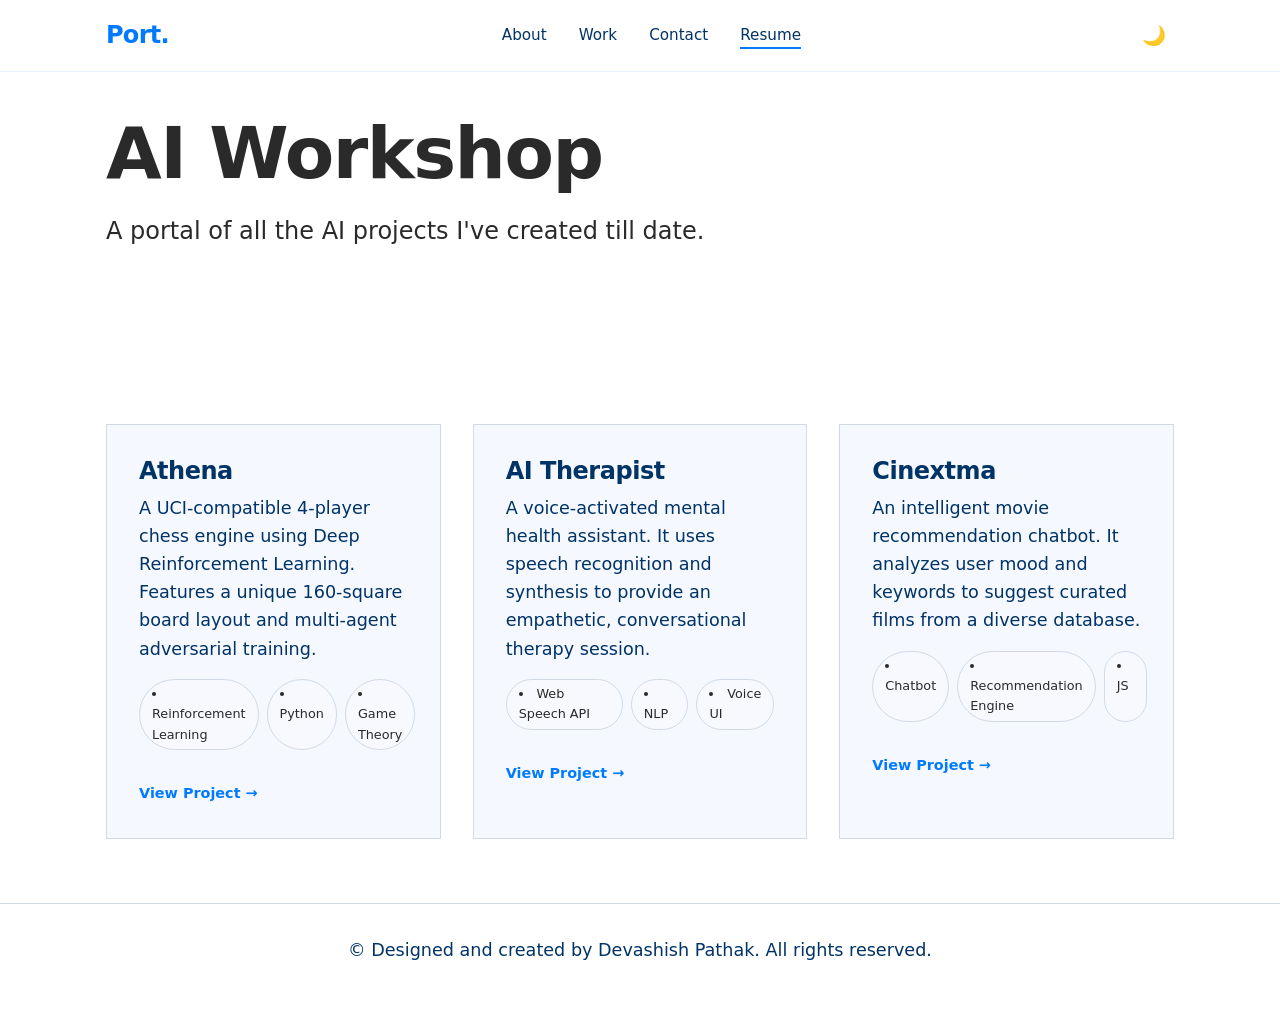
==== ai-workshop.html @ 8d1cdee6 "Optimize website responsiveness and interactivity with modular JS" ====
<!DOCTYPE html>
<html lang="en">

<head>
    <meta charset="UTF-8">
    <meta name="viewport" content="width=device-width, initial-scale=1.0">
    <title>AI Workshop | Devashish Pathak</title>
    <meta name="description" content="A portal of my AI projects and experiments.">
    <link rel="stylesheet" href="css/style.css">
</head>

<body>

    <!-- Navigation -->
    <nav class="navbar fade-in">
        <div class="container">
            <a href="index.html" class="logo">Port.</a>
            <ul class="nav-links">
                <li><a href="index.html#about">About</a></li>
                <li><a href="index.html#projects">Work</a></li>
                <li><a href="index.html#contact">Contact</a></li>
                <li><a href="index.html#resume" class="btn-res">Resume</a></li>
            </ul>
        </div>
    </nav>

    <header class="hero-section" style="min-height: 40vh;">
        <div class="container">
            <h1 class="hero-title fade-in-up">AI Workshop</h1>
            <p class="hero-subtitle fade-in-up delay-10">A portal of all the AI projects I've created till date.</p>
        </div>
    </header>

    <section class="section">
        <div class="container">
            <div class="projects-grid animate-on-scroll">

                <!-- Project 1: Athena -->
                <article class="project-card">
                    <div class="project-info">
                        <h3>Athena</h3>
                        <p>A UCI-compatible 4-player chess engine using Deep Reinforcement Learning. Features a unique
                            160-square board layout and multi-agent adversarial training.</p>
                        <div class="tags">
                            <li>Reinforcement Learning</li>
                            <li>Python</li>
                            <li>Game Theory</li>
                        </div>
                        <a href="project-athena.html" class="link-arrow">View Project &rarr;</a>
                    </div>
                </article>

                <!-- Project 2: AI Therapist -->
                <article class="project-card">
                    <div class="project-info">
                        <h3>AI Therapist</h3>
                        <p>A voice-activated mental health assistant. It uses speech recognition and synthesis to
                            provide an empathetic, conversational therapy session.</p>
                        <div class="tags">
                            <li>Web Speech API</li>
                            <li>NLP</li>
                            <li>Voice UI</li>
                        </div>
                        <a href="project-therapist.html" class="link-arrow">View Project &rarr;</a>
                    </div>
                </article>

                <!-- Project 3: Cinextma -->
                <article class="project-card">
                    <div class="project-info">
                        <h3>Cinextma</h3>
                        <p>An intelligent movie recommendation chatbot. It analyzes user mood and keywords to suggest
                            curated films from a diverse database.</p>
                        <div class="tags">
                            <li>Chatbot</li>
                            <li>Recommendation Engine</li>
                            <li>JS</li>
                        </div>
                        <a href="project-cinextma.html" class="link-arrow">View Project &rarr;</a>
                    </div>
                </article>

            </div>
        </div>
    </section>

    <!-- Footer -->
    <footer>
        <div class="container">
            <p><a href="login.html" class="hidden-login">&copy;</a> Designed and created by Devashish Pathak. All rights
                reserved.</p>
        </div>
    </footer>

    <!-- Dragon Background -->
    <div class="dragon-container">
        <svg id="dragon-svg" viewBox="0 0 800 600" preserveAspectRatio="xMidYMid slice">
            <defs>
                <g id="Cabeza" transform="matrix(1, 0, 0, 1, 0, 0)">
                    <path style="fill:#003366;fill-opacity:1"
                        d="M-28.9,-1.1L-28.55 -1.95Q-28.1 -3.1 -27.25 -2.95L-26.7 -2.95Q-27.7 -1.65 -28.9 -1.1M-18.35,-1.8Q-15.1 -10.3 -9.6 -6.05Q-15.1 -6.2 -18.35 -1.8M-18.35,1.1Q-15.1 5.45 -9.6 5.35Q-15.1 9.55 -18.35 1.1M-26.7,2.2L-27.25 2.25Q-28.1 2.4 -28.55 1.2L-28.9 0.35Q-27.7 0.9 -26.7 2.2" />
                    <path style="fill:#007bff;fill-opacity:1"
                        d="M-21.05,-8.25Q-13.6 -15.95 -1.3 -12.1Q-7.85 -8.5 -5.85 -4.35Q-2.3 -4.85 10.5 0.15Q0 4.35 -5.85 3.65Q-7.85 7.75 -1.25 12.45Q-13.6 15.2 -21.05 7.5Q-29.55 4.05 -30.2 -0.35Q-29.55 -4.8 -21.05 -8.25M-26.7,-2.95L-27.25 -2.95Q-28.1 -3.1 -28.55 -1.95L-28.9 -1.1Q-27.7 -1.65 -26.7 -2.95M-9.6,-6.05Q-15.1 -10.3 -18.35 -1.8Q-15.1 -6.2 -9.6 -6.05M-9.6,5.35Q-15.1 5.45 -18.35 1.1Q-15.1 9.55 -9.6 5.35M-28.9,0.35L-28.55 1.2Q-28.1 2.4 -27.25 2.25L-26.7 2.2Q-27.7 0.9 -28.9 0.35" />
                </g>
                <g id="Aletas" transform="matrix(1, 0, 0, 1, 0, 0)">
                    <linearGradient id="LinearGradID_1" gradientUnits="userSpaceOnUse"
                        gradientTransform="matrix(0.0935974, 0, 0, 0.188782, -20.55, 0)" spreadMethod="pad" x1="-819.2"
                        y1="0" x2="819.2" y2="0">
                        <stop offset="0" style="stop-color:#001f3f;stop-opacity:1" />
                        <stop offset="1" style="stop-color:#007bff;stop-opacity:1" />
                    </linearGradient>
                    <path style="fill:url(#LinearGradID_1) "
                        d="M29.75,-36.85Q-17.75 -61.45 -42.05 -40.95L-45.35 -38.35L-53.7 -41.15L-51.15 -44.85Q-34.85 -68.4 21 -57.8Q-32.2 -72.1 -50.25 -50Q-53.85 -45.65 -56.05 -41.95L-64.7 -43.35L-60.6 -50.3Q-45.9 -75.55 5.1 -79.35Q-2.2 -79.8 -9.45 -79.15Q-16.2 -78.55 -22.85 -77.15Q-29.85 -75.65 -36.5 -73Q-43.05 -70.4 -48.8 -66.85Q-54.55 -63.35 -56.8 -60.3L-60.5 -55.4Q-62.95 -52.1 -67 -43.55L-70.55 -43.55L-76.35 -42.95Q-74.6 -49.1 -71.85 -54.85Q-68.9 -61.25 -64.8 -67.1Q-60.8 -73 -55.45 -77.55Q-49.9 -82.35 -43.65 -85.85L-30.6 -92.7Q-24.05 -95.95 -17 -98.25Q-63.75 -86.35 -73.65 -57.1Q-75.75 -50.75 -77.45 -42.75Q-82.9 -41.75 -88 -39.65Q-87.65 -46.65 -86.3 -53.05Q-79.8 -89.8 -36.65 -117.2Q-80.65 -94.5 -87.55 -59.55Q-88.65 -54.15 -88.95 -39.4L-89.8 -38.85L-92.7 -37.6Q-93.75 -44.35 -94.1 -51.15Q-94.4 -58.2 -93.25 -65.1Q-92.15 -72.5 -90.05 -79.65Q-88.05 -86.55 -85 -93Q-82.1 -99.3 -78.45 -105.15Q-74.6 -111.35 -70.25 -117.25Q-65.95 -123.1 -61.1 -128.55Q-70.3 -119.35 -77.9 -108.7Q-86 -97.3 -90.8 -84.05Q-95.8 -70.5 -96 -56.15Q-96.1 -46 -94.05 -36.05L-93.25 -31.55Q-93.5 -35.65 -92.35 -36Q-79.85 -42 -66.6 -40.45Q-52.45 -38.85 -39.2 -33.25Q-28.3 -29.9 -21.25 -24.15Q-17.8 -23.3 -8.6 -15.6Q-12.1 -20.75 -16.75 -24.5Q-24.55 -30.7 -34.25 -34.05L-42.55 -37Q-38.9 -41.25 -31.5 -43.25Q-24.05 -45.3 -16.2 -46.3Q-8.35 -47.35 -1 -46Q5.95 -44.75 12.75 -42.85Q19.85 -40.9 29.75 -36.85M-92.45,-27.35L-94.95 -36.25Q-109.7 -105 -27.95 -154.65Q-98.65 -103.8 -91.75 -39.4L-89.95 -40.2Q-92.2 -105.25 -5.6 -130.9Q-78.8 -99.95 -87.45 -40.9Q-83.15 -42.95 -78.45 -43.95Q-70 -101.3 17.65 -103.8Q-56.9 -93.4 -74.5 -44.55L-67.4 -45.45Q-49.1 -94.95 39.25 -75.65Q-36.75 -84.35 -62.25 -44.25L-57.3 -43.6Q-31.65 -86.5 56.15 -46.05Q-20.3 -73.35 -51.35 -41.7L-45.95 -39.75Q-17.85 -71.35 51.85 -24.8Q-8.7 -56.4 -39.75 -37.05Q-28.15 -34.05 -14.25 -24.45Q-8.6 -19.85 -5.8 -16.95Q5.95 -2.4 20 0Q5.95 2.4 -5.8 16.95Q-8.6 19.85 -14.25 24.45Q-28.15 34.05 -39.75 37.05Q-8.7 56.4 51.85 24.8Q-17.85 71.35 -45.95 39.75L-51.35 41.7Q-20.3 73.35 56.15 46.1Q-31.65 86.5 -57.3 43.65L-62.25 44.3Q-36.75 84.35 39.25 75.7Q-49.1 94.95 -67.4 45.5L-74.5 44.6Q-56.9 93.4 17.65 103.85Q-70 101.3 -78.45 43.95Q-83.15 42.95 -87.45 40.9Q-78.8 99.95 -5.6 130.9Q-92.2 105.25 -89.95 40.25L-91.75 39.4Q-98.65 103.8 -27.95 154.65Q-109.7 105 -94.95 36.3L-92.45 27.35Q-93.05 33.9 -92.05 34.75Q-91.1 35.55 -88.95 36.7L-87.95 37Q-83.7 38.25 -79.05 38.8L-77.25 38.95Q-72.55 39.3 -67.5 38.85L-65.45 38.65Q-44.4 36.05 -17.8 19.6Q-9.9 12.8 -15.15 4.4Q-18.15 3.15 -19 0Q-18.15 -3.15 -15.15 -4.4Q-9.9 -12.8 -17.8 -19.6L-17.8 -19.55Q-44.4 -36.05 -65.45 -38.6L-67.5 -38.8Q-72.55 -39.3 -77.25 -38.95L-79.05 -38.75Q-83.7 -38.25 -87.95 -36.95L-88.95 -36.65Q-91.1 -35.55 -92.05 -34.7Q-93.05 -33.9 -92.45 -27.35M-8.6,15.6Q-17.8 23.3 -21.25 24.2Q-28.3 29.9 -39.2 33.3Q-52.45 38.85 -66.6 40.5Q-79.85 42 -92.35 36Q-93.5 35.65 -93.25 31.55L-94.05 36.1Q-96.1 46.05 -96 56.15Q-95.8 70.5 -90.8 84.1Q-86 97.3 -77.9 108.75Q-70.3 119.35 -61.1 128.6Q-65.95 123.1 -70.25 117.25Q-74.6 111.35 -78.45 105.15Q-82.1 99.3 -85 93Q-88.05 86.55 -90.05 79.7Q-92.15 72.5 -93.25 65.1Q-94.4 58.2 -94.1 51.2Q-93.75 44.35 -92.7 37.6L-89.8 38.9L-88.95 39.45Q-88.65 54.15 -87.55 59.55Q-80.65 94.5 -36.65 117.25Q-79.8 89.8 -86.3 53.1Q-87.65 46.65 -88 39.65Q-82.9 41.75 -77.45 42.75Q-75.75 50.75 -73.65 57.15Q-63.75 86.35 -17 98.3Q-24.05 95.95 -30.6 92.75L-43.65 85.9Q-49.9 82.35 -55.45 77.6Q-60.8 73 -64.8 67.15Q-68.9 61.25 -71.85 54.85Q-74.6 49.1 -76.35 42.95L-70.55 43.6L-67 43.6Q-62.95 52.1 -60.5 55.4L-56.8 60.35Q-54.55 63.35 -48.8 66.9Q-43.05 70.4 -36.5 73Q-29.85 75.65 -22.85 77.15Q-16.2 78.55 -9.45 79.15Q-2.2 79.8 5.1 79.35Q-45.9 75.55 -60.6 50.3L-64.7 43.4L-56.05 41.95Q-53.85 45.65 -50.25 50Q-32.2 72.1 21 57.85Q-34.85 68.4 -51.15 44.85L-53.7 41.2L-45.35 38.35L-42.05 40.95Q-17.75 61.45 29.75 36.85Q19.85 40.9 12.75 42.9Q5.95 44.75 -1 46Q-8.35 47.35 -16.2 46.35Q-24.05 45.3 -31.5 43.3Q-38.9 41.25 -42.55 37.05L-34.25 34.05Q-24.55 30.7 -16.75 24.5Q-12.1 20.75 -8.6 15.6" />
                </g>
                <g id="Espina" transform="matrix(1, 0, 0, 1, 0, 0)">
                    <linearGradient id="LinearGradID_2" gradientUnits="userSpaceOnUse"
                        gradientTransform="matrix(0.0229492, 0, 0, -0.0152893, 0, 0.05)" spreadMethod="pad" x1="-819.2"
                        y1="0" x2="819.2" y2="0">
                        <stop offset="0" style="stop-color:#001f3f;stop-opacity:1" />
                        <stop offset="1" style="stop-color:#007bff;stop-opacity:1" />
                    </linearGradient>
                    <path style="fill:url(#LinearGradID_2) "
                        d="M-18.8,0Q-17.85 -5.7 -12.3 -9.6Q-11.2 -5.35 -6.5 -8.25L-6.45 -8.2L-6.2 -8.3Q1.25 -16.25 6.65 -12.4Q0.05 -12.55 0 -5.95Q2.7 -2.4 7.75 -4.1Q18 -1.45 18.8 0L-18.8 0" />
                    <linearGradient id="LinearGradID_3" gradientUnits="userSpaceOnUse"
                        gradientTransform="matrix(0.0229492, 0, 0, 0.0152893, 0, -0.05)" spreadMethod="pad" x1="-819.2"
                        y1="0" x2="819.2" y2="0">
                        <stop offset="0" style="stop-color:#001f3f;stop-opacity:1" />
                        <stop offset="1" style="stop-color:#007bff;stop-opacity:1" />
                    </linearGradient>
                    <path style="fill:url(#LinearGradID_3) "
                        d="M18.8,0Q18 1.45 7.75 4.1Q2.7 2.4 0 5.95Q0.05 12.55 6.65 12.4Q1.25 16.25 -6.2 8.35Q-6.35 8.25 -6.45 8.25L-6.5 8.25Q-11.2 5.35 -12.3 9.6Q-17.85 5.7 -18.8 0L18.8 0" />
                </g>
            </defs>
            <g id="dragon-screen"></g>
        </svg>
    </div>

    <script src="js/script.js"></script>
    <script src="js/main.js"></script>
</body>

</html>
---- css/style.css ----
/* 
   Portfolio Minimalist Theme 
   Author: Devashish Pathak
*/

:root {
    /* Blue-White Theme Colors */
    --bg-color: #ffffff;
    /* Pure White */
    --text-primary: #003366;
    /* Dark Navy Blue */
    --text-secondary: #0056b3;
    /* Medium Royal Blue */
    --intro-text: #2a2a2a;
    /* Dark Gray for readability */
    --primary-color: #007bff;
    /* Bright Primary Blue */
    --accent-color: #0056b3;
    /* Accent Blue */
    --accent-secondary: #009E60;
    /* Keeping Jade Green as a subtle counterpoint */
    --light-gray: #f8f9fa;
    /* Very Light Gray for cards */
    --border-color: #d1d9e6;
    /* Soft Blueish Border */

    /* Typography */
    --font-heading: 'Inter', system-ui, -apple-system, sans-serif;
    --font-body: 'Inter', system-ui, -apple-system, sans-serif;

    /* Spacing */
    --spacing-xs: 0.5rem;
    --spacing-sm: 1rem;
    --spacing-md: 2rem;
    --spacing-lg: 4rem;
    --spacing-xl: 8rem;

    /* Transitions */
    --transition-fast: 0.3s ease;
    --transition-smooth: 0.6s cubic-bezier(0.16, 1, 0.3, 1);
}

/* Dark Theme Variables */
body.dark-theme {
    --bg-color: #0a0a0a;
    --text-primary: #e0e0e0;
    --text-secondary: #007bff;
    --intro-text: #cccccc;
    --light-gray: #1a1a1a;
    --border-color: #333333;
    --navbar-bg: rgba(10, 10, 10, 0.8);
}

/* Custom Scrollbar */
::-webkit-scrollbar {
    width: 10px;
}

::-webkit-scrollbar-track {
    background: var(--bg-color);
}

::-webkit-scrollbar-thumb {
    background: var(--border-color);
    border-radius: 10px;
    border: 2px solid var(--bg-color);
}

::-webkit-scrollbar-thumb:hover {
    background: var(--primary-color);
}

/* Reset & Base */
* {
    margin: 0;
    padding: 0;
    box-sizing: border-box;
}

html {
    scroll-behavior: smooth;
}

body {
    font-family: var(--font-body);
    background-color: var(--bg-color);
    color: var(--text-primary);
    line-height: 1.6;
    -webkit-font-smoothing: antialiased;
}

a {
    text-decoration: none;
    color: inherit;
    transition: color var(--transition-fast);
}

ul {
    list-style: none;
}

img {
    max-width: 100%;
    display: block;
}

/* Typography Utilities */
h1,
h2,
h3,
h4 {
    font-weight: 700;
    line-height: 1.2;
    letter-spacing: -0.02em;
    color: var(--text-primary);
}

h1 {
    font-size: 3.5rem;
}

h2 {
    font-size: 2.5rem;
    margin-bottom: var(--spacing-md);
}

h3 {
    font-size: 1.5rem;
}

p {
    font-size: 1.1rem;
    color: var(--text-primary);
    margin-bottom: var(--spacing-sm);
}

/* Layout Utilities */
.container {
    width: 90%;
    max-width: 1100px;
    margin: 0 auto;
    padding: 0 var(--spacing-sm);
    position: relative;
    z-index: 1;
    /* Ensure content is above background elements */
}

.section {
    padding: var(--spacing-lg) 0;
    /* Reduced from xl (8rem) to lg (4rem) */
}

.bg-light {
    background-color: var(--light-gray);
}

/* Components: Navbar */
.navbar {
    position: fixed;
    top: 0;
    left: 0;
    width: 100%;
    padding: var(--spacing-sm) 0;
    background: rgba(255, 255, 255, 0.9);
    /* Matches bg-color with transparency */
    backdrop-filter: blur(10px);
    z-index: 1000;
    display: flex;
    align-items: center;
    border-bottom: 1px solid rgba(0, 123, 255, 0.1);
}

.navbar .container {
    display: flex;
    justify-content: space-between;
    align-items: center;
}

.logo {
    font-size: 1.5rem;
    font-weight: 700;
    letter-spacing: -0.03em;
    color: var(--primary-color);
}

.nav-links {
    display: flex;
    gap: var(--spacing-md);
}

.nav-links a {
    font-size: 0.95rem;
    font-weight: 500;
    color: var(--text-primary);
}

.nav-links a:hover {
    color: var(--primary-color);
}

.btn-res {
    border-bottom: 2px solid var(--primary-color);
}

/* Components: Buttons */
.btn {
    display: inline-block;
    padding: 1rem 2rem;
    background: var(--primary-color);
    color: white;
    font-weight: 600;
    border-radius: 4px;
    transition: all 0.4s cubic-bezier(0.175, 0.885, 0.32, 1.275);
    /* Bouncy transition */
    position: relative;
    overflow: hidden;
    z-index: 1;
}

.btn:hover {
    transform: translateY(-5px) scale(1.05);
    box-shadow: 0 10px 20px rgba(0, 123, 255, 0.4);
    /* Glow effect */
}

.btn::after {
    /* Ripple/Fill effect on hover */
    content: '';
    position: absolute;
    top: 0;
    left: 0;
    width: 0%;
    height: 100%;
    background-color: rgba(255, 255, 255, 0.2);
    transition: width 0.3s ease;
    z-index: -1;
}

.btn:hover::after {
    width: 100%;
}

/* Hero Section */
.hero-section {
    min-height: 80vh;
    /* Reduced from 100vh to pull content up */
    display: flex;
    align-items: center;
    justify-content: center;
    text-align: left;
    padding-top: var(--spacing-lg);
    padding-bottom: var(--spacing-md);
    /* Add explicit bottom padding */
    position: relative;
    overflow: hidden;
}

/* Intro specific styles to keep light/white */
.hero-title {
    font-size: 4.5rem;
    margin-bottom: var(--spacing-sm);
    color: var(--intro-text);
}

.hero-subtitle {
    font-size: 1.5rem;
    margin-bottom: var(--spacing-md);
    max-width: 600px;
    color: var(--intro-text);
    opacity: 0.9;
}

/* Hero Flex Layout */
.hero-flex-wrapper {
    display: flex;
    align-items: center;
    justify-content: space-between;
    gap: 4rem;
    width: 100%;
}

.hero-text-content {
    flex: 1;
}

.hero-image-container {
    flex: 0 0 350px;
    /* Fixed width for image container */
    display: flex;
    justify-content: center;
    align-items: center;
    position: relative;
}

.profile-img {
    width: 350px;
    height: 350px;
    object-fit: cover;
    border-radius: 50%;
    /* Circular border */
    box-shadow: 0 0 30px 10px rgba(255, 255, 255, 0.8) inset, 0 0 50px rgba(0, 0, 0, 0.1);
    /* Blending effect */
    border: none;
    transition: transform 0.3s ease;
    mask-image: radial-gradient(circle, black 60%, transparent 100%);
    -webkit-mask-image: radial-gradient(circle, black 60%, transparent 100%);
}

.profile-img:hover {
    transform: scale(1.02);
}

.highlight {
    color: var(--primary-color);
}

/* Dragon Animation Background */
.dragon-container {
    position: fixed;
    top: 0;
    left: 0;
    width: 100vw;
    height: 100vh;
    z-index: -1;
    pointer-events: none;
    overflow: hidden;
}

#dragon-svg {
    position: absolute;
    top: 50%;
    left: 50%;
    width: 120%;
    /* Larger than container to allow movement */
    height: 120%;
    transform: translate(-50%, -50%);
    opacity: 0.8;
}

.breathing {
    animation: breathe 6s ease-in-out infinite;
    transform-origin: center;
}

@keyframes breathe {

    0%,
    100% {
        transform: scale(1);
    }

    50% {
        transform: scale(1.05);
    }
}

/* Projects Grid */
.projects-grid {
    display: grid;
    grid-template-columns: repeat(auto-fit, minmax(300px, 1fr));
    gap: var(--spacing-md);
}

.project-card {
    background: rgba(240, 244, 255, 0.6);
    /* Semi-transparent light blue to blend */
    backdrop-filter: blur(5px);
    /* Glassmorphism effect */
    padding: var(--spacing-md);
    border: 1px solid var(--border-color);
    transition: transform var(--transition-fast), box-shadow var(--transition-fast), border-color var(--transition-fast);
}

.project-card:hover {
    transform: translateY(-5px);
    box-shadow: 0 10px 20px rgba(0, 123, 255, 0.1);
    /* Subtle blue glow shadow */
    border-color: var(--primary-color);
}

.project-info h3 {
    margin-bottom: var(--spacing-xs);
}

.tags {
    display: flex;
    gap: 0.5rem;
    margin: 1rem 0;
}

.tags li {
    font-size: 0.8rem;
    background: rgba(255, 255, 255, 0.05);
    /* Slight highlight backdrop */
    padding: 0.25rem 0.75rem;
    border-radius: 50px;
    color: var(--intro-text);
    /* Brighter text for visibility */
    border: 1px solid var(--border-color);
}

.link-arrow {
    font-weight: 600;
    font-size: 0.9rem;
    margin-top: 1rem;
    display: inline-block;
    color: var(--primary-color);
}

/* Contact */
.contact-content {
    max-width: 600px;
}

.email-link {
    font-size: 2rem;
    font-weight: 700;
    display: block;
    margin: var(--spacing-md) 0;
    word-break: break-all;
    color: var(--primary-color);
}

.email-link:hover {
    text-decoration: underline;
}

.social-links {
    display: flex;
    gap: var(--spacing-md);
}

.social-links a {
    font-weight: 500;
    border-bottom: 1px solid transparent;
}

.social-links a:hover {
    color: var(--primary-color);
    border-bottom-color: var(--primary-color);
}

/* Resume Page Specifics - Integrated */
.section-header {
    display: flex;
    justify-content: space-between;
    align-items: center;
    margin-bottom: var(--spacing-md);
    flex-wrap: wrap;
    gap: 1rem;
}

.resume-container {
    padding: var(--spacing-md);
    background: rgba(240, 244, 255, 0.6);
    /* Semi-transparent light blue */
    backdrop-filter: blur(5px);
    /* Glassmorphism effect */
    border: 1px solid var(--border-color);
    box-shadow: 0 5px 15px rgba(0, 0, 0, 0.05);
}

.resume-header {
    margin-bottom: var(--spacing-lg);
    border-bottom: 1px solid var(--border-color);
    padding-bottom: var(--spacing-md);
}

.resume-header h3 {
    font-size: 2.5rem;
    margin-bottom: 0.5rem;
    color: var(--primary-color);
}

.role {
    font-size: 1.25rem;
    color: var(--accent-color);
    /* Gold for title */
    margin-bottom: 1rem;
    font-weight: 600;
}

.divider {
    border: 0;
    border-top: 1px solid var(--primary-color);
    margin: var(--spacing-md) 0;
    opacity: 0.3;
}

.resume-section {
    margin-bottom: var(--spacing-lg);
}

.resume-item {
    margin-bottom: var(--spacing-md);
}

.item-header h3 {
    font-size: 1.25rem;
    margin-bottom: 0.25rem;
}

.item-header .date {
    font-size: 0.9rem;
    color: var(--text-secondary);
    display: block;
    margin-bottom: 0.25rem;
}

.company {
    font-weight: 600;
    margin-bottom: 0.5rem;
    color: var(--primary-color);
}

.resume-item ul {
    list-style: none;
    /* Custom bullet */
    padding-left: 0;
}

.resume-item li {
    margin-bottom: 0.25rem;
    color: var(--text-secondary);
    padding-left: 1.2rem;
    position: relative;
}

.resume-item li::before {
    content: "•";
    color: var(--accent-color);
    position: absolute;
    left: 0;
    font-weight: bold;
}

.skills-list {
    display: flex;
    flex-wrap: wrap;
    gap: 1rem;
}

.skills-list li {
    background: var(--bg-color);
    padding: 0.5rem 1rem;
    border-radius: 4px;
    font-size: 0.9rem;
    border: 1px solid var(--border-color);
}

/* Footer */
footer {
    padding: var(--spacing-md) 0;
    border-top: 1px solid var(--border-color);
    text-align: center;
    font-size: 0.9rem;
    color: var(--text-secondary);
}

/* Animations */
.fade-in {
    opacity: 0;
    animation: fadeIn 1s ease forwards;
}

.fade-in-up {
    opacity: 0;
    transform: translateY(30px);
    animation: fadeInUp 1s cubic-bezier(0.16, 1, 0.3, 1) forwards;
}

.delay-1 {
    animation-delay: 0.2s;
}

.delay-2 {
    animation-delay: 0.4s;
}

/* Scroll Animations (triggered by JS) */
.animate-on-scroll {
    opacity: 0;
    transform: translateY(30px);
    transition: opacity 0.8s ease-out, transform 0.8s ease-out;
}

.animate-on-scroll.visible {
    opacity: 1;
    transform: translateY(0);
}

@keyframes fadeIn {
    to {
        opacity: 1;
    }
}

@keyframes fadeInUp {
    to {
        opacity: 1;
        transform: translateY(0);
    }
}

/* Mobile Responsiveness */
@media (max-width: 768px) {
    :root {
        --spacing-lg: 3rem;
        --spacing-xl: 5rem;
    }

    h1 {
        font-size: 2.5rem;
    }

    h2 {
        font-size: 2rem;
    }

    .hero-title {
        font-size: 3rem;
    }

    .container {
        width: 92%;
    }

    /* Mobile Menu Styles */
    .menu-toggle {
        display: block;
        cursor: pointer;
        font-size: 1.5rem;
        color: var(--primary-color);
        z-index: 1001;
    }

    .nav-links {
        position: fixed;
        top: 0;
        right: -100%;
        width: 80%;
        height: 100vh;
        background: var(--bg-color);
        flex-direction: column;
        justify-content: center;
        align-items: center;
        transition: right 0.3s ease;
        box-shadow: -10px 0 30px rgba(0, 0, 0, 0.1);
        display: flex;
        /* Override display: none */
    }

    .nav-links.active {
        right: 0;
    }

    .nav-links li {
        margin: 1.5rem 0;
    }
}

/* Base Styles for JS Components */
.menu-toggle {
    display: none;
}

#scroll-to-top {
    position: fixed;
    bottom: 2rem;
    right: 2rem;
    width: 45px;
    height: 45px;
    background: var(--primary-color);
    color: white;
    border-radius: 50%;
    display: flex;
    align-items: center;
    justify-content: center;
    cursor: pointer;
    opacity: 0;
    visibility: hidden;
    transition: all 0.3s ease;
    z-index: 999;
    border: none;
    box-shadow: 0 4px 10px rgba(0, 0, 0, 0.2);
}

#scroll-to-top.visible {
    opacity: 1;
    visibility: visible;
}

#scroll-to-top:hover {
    transform: translateY(-5px);
    background: var(--accent-color);
}

.theme-toggle {
    background: none;
    border: none;
    cursor: pointer;
    font-size: 1.2rem;
    color: var(--text-primary);
    display: flex;
    align-items: center;
    justify-content: center;
    padding: 0.5rem;
    transition: color 0.3s ease;
}

.theme-toggle:hover {
    color: var(--primary-color);
}

/* Typing Animation */
.typing-cursor {
    display: inline-block;
    width: 3px;
    background-color: var(--intro-text);
    animation: blink 1s step-end infinite;
    margin-left: 10px;
    height: 1em;
    /* Explicit height needed if empty */
    vertical-align: middle;
    /* Better alignment */
}

/* Pop Up Animation */
.pop-up-anim {
    opacity: 1;
    animation: popUpInterval 10s cubic-bezier(0.16, 1, 0.3, 1) infinite;
    /* Duration 10s: ~6s visible, ~0.5s collapse, ~2.5s collapsed, ~1s return */
}

@keyframes popUpInterval {

    0%,
    60% {
        transform: scale(1);
        opacity: 1;
    }

    65% {
        transform: scale(0);
        opacity: 0;
    }

    90% {
        transform: scale(0);
        opacity: 0;
    }

    95% {
        transform: scale(1.1);
        opacity: 1;
    }

    100% {
        transform: scale(1);
        opacity: 1;
    }
}

/* Glow Animation */
.glow-anim {
    opacity: 0;
    animation: fadeInUp 1s cubic-bezier(0.16, 1, 0.3, 1) forwards, glowPulse 3s ease-in-out infinite alternate;
}

@keyframes glowPulse {
    0% {
        text-shadow: 0 0 5px rgba(0, 123, 255, 0.2);
    }

    100% {
        text-shadow: 0 0 20px rgba(255, 255, 255, 0.7), 0 0 15px rgba(0, 123, 255, 0.5);
    }
}

.glow-anim:hover {
    text-shadow: 0 0 10px #fff, 0 0 20px #fff, 0 0 30px #007bff, 0 0 40px #007bff, 0 0 50px #007bff, 0 0 60px #007bff, 0 0 70px #007bff;
    /* Very bright neon glow - Blue */
    transition: text-shadow 0.3s ease;
}

@keyframes blink {

    from,
    to {
        opacity: 1;
    }

    50% {
        opacity: 0;
    }
}

/* Global Link Zoom Effect */
.nav-links a,
.social-links a,
.email-link,
.link-arrow {
    display: inline-block;
    /* Required for transform */
    transition: transform 0.2s ease, color 0.3s ease, border-bottom 0.3s ease;
}

.nav-links a:hover,
.social-links a:hover,
.email-link:hover,
.link-arrow:hover {
    transform: scale(1.1);
}

/* --- New Pages & Admin Styles --- */

/* Blog List */
.blog-grid {
    display: flex;
    flex-direction: column;
    gap: var(--spacing-md);
    max-width: 800px;
}

.blog-card {
    background: rgba(240, 244, 255, 0.6);
    backdrop-filter: blur(5px);
    padding: var(--spacing-md);
    border: 1px solid var(--border-color);
    border-left: 3px solid var(--primary-color);
    transition: transform var(--transition-fast);
}

.blog-card:hover {
    transform: translateX(10px);
    background: rgba(240, 244, 255, 0.8);
}

.blog-card .date {
    display: block;
    font-size: 0.85rem;
    color: var(--intro-text);
    margin-bottom: 0.5rem;
    opacity: 0.7;
}

.blog-card h3 {
    font-size: 1.5rem;
    color: var(--primary-color);
    margin-bottom: 0.5rem;
}

/* Gallery Masonry */
.gallery-grid {
    column-count: 3;
    column-gap: var(--spacing-md);
}

.gallery-item {
    break-inside: avoid;
    margin-bottom: var(--spacing-md);
    border-radius: 4px;
    overflow: hidden;
    position: relative;
    border: 1px solid var(--border-color);
    transition: transform 0.3s ease;
}

.gallery-item:hover {
    transform: scale(1.02);
    z-index: 10;
    box-shadow: 0 10px 30px rgba(0, 123, 255, 0.1);
}

@media (max-width: 768px) {
    .gallery-grid {
        column-count: 1;
    }
}

/* Hidden Login Trigger */
.hidden-login {
    color: inherit;
    text-decoration: none;
    cursor: default;
    /* Looks unclickable */
}

/* Admin/Login Pages */
.login-container,
.dashboard-container {
    max-width: 500px;
    margin: 100px auto;
    padding: var(--spacing-md);
    background: rgba(255, 255, 255, 0.9);
    border: 1px solid var(--border-color);
    text-align: center;
}

.dashboard-container {
    max-width: 800px;
    text-align: left;
}

.minimal-input,
.minimal-textarea {
    width: 100%;
    padding: 10px;
    margin: 10px 0;
    background: rgba(0, 0, 0, 0.02);
    border: 1px solid var(--border-color);
    color: var(--text-primary);
    font-family: var(--font-body);
}

.minimal-input:focus,
.minimal-textarea:focus {
    outline: none;
    border-color: var(--primary-color);
}

.dashboard-tabs {
    display: flex;
    gap: 1rem;
    margin-bottom: 1rem;
    border-bottom: 1px solid var(--border-color);
}

.tab-btn {
    background: none;
    border: none;
    padding: 10px 20px;
    color: var(--intro-text);
    cursor: pointer;
    font-weight: bold;
    opacity: 0.6;
}

.tab-btn.active {
    opacity: 1;
    border-bottom: 2px solid var(--primary-color);
    color: var(--primary-color);
}

.tab-content {
    display: none;
}

.tab-content.active {
    display: block;
    animation: fadeIn 0.5s ease;
}

/* Print Styles */
@media print {
    body {
        background: white;
        color: black;
    }

    .navbar,
    .hero-section,
    .dragon-container,
    .no-print,
    .project-card,
    #about,
    #projects,
    #contact,
    footer,
    .hidden-login {
        display: none !important;
    }

    .resume-container {
        background: none;
        backdrop-filter: none;
        border: none;
        box-shadow: none;
        color: black;
        width: 100%;
        margin: 0;
        padding: 0;
    }

    .item-header h4 {
        color: black;
    }

    .company,
    .role,
    .resume-header h3 {
        color: black !important;
        /* Force black for print */
    }

    .resume-item li,
    .item-header .date {
        color: #333;
    }

    /* Reset link colors */
    a {
        color: black;
        text-decoration: none;
    }
}
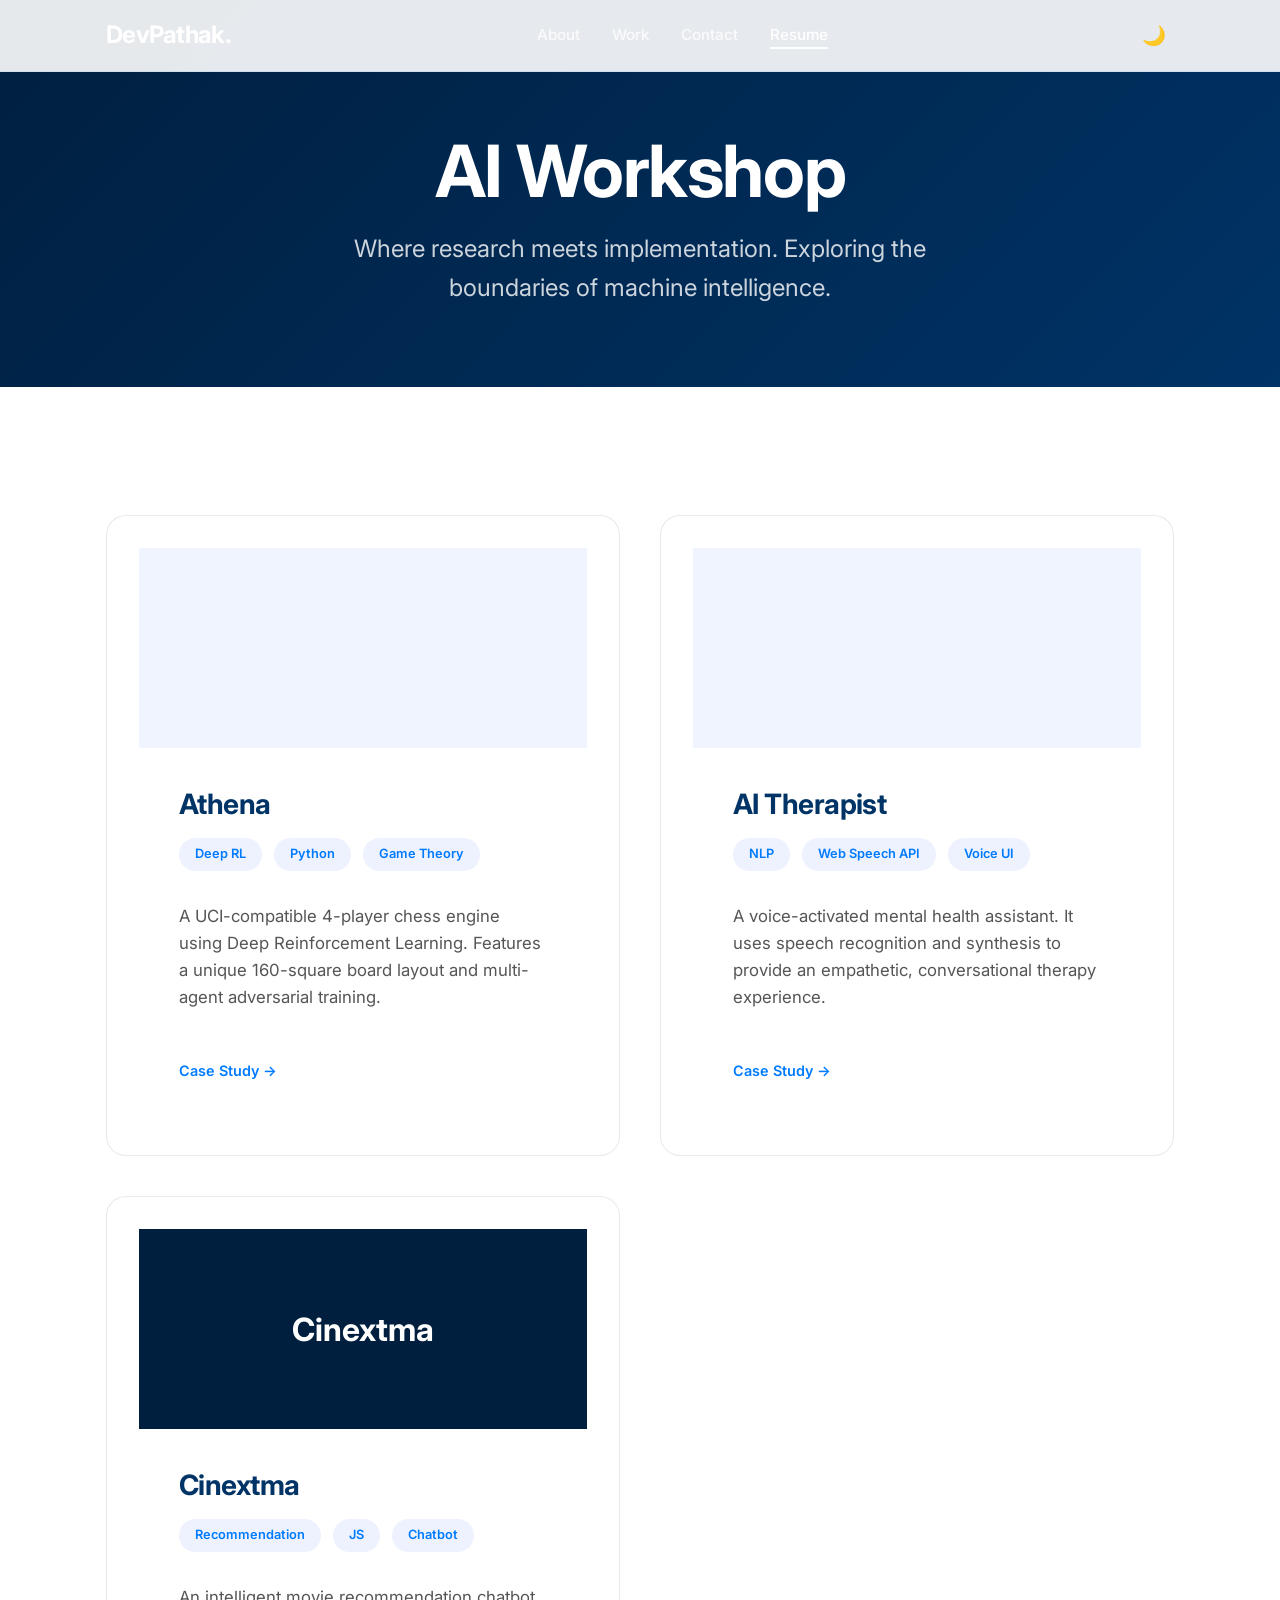
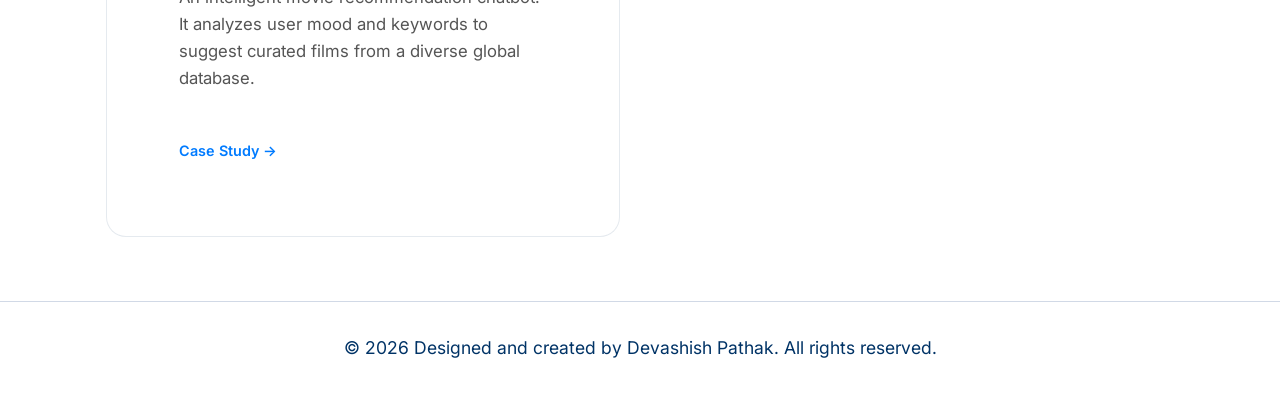
==== commit 252baf4c: "Rewrite blog, gallery, and ai-workshop pages with premium designs and static assets" ====
--- a/ai-workshop.html
+++ b/ai-workshop.html
@@ -5,8 +5,101 @@
     <meta charset="UTF-8">
     <meta name="viewport" content="width=device-width, initial-scale=1.0">
     <title>AI Workshop | Devashish Pathak</title>
-    <meta name="description" content="A portal of my AI projects and experiments.">
+    <meta name="description" content="A portal of AI research, experiments, and intelligent systems.">
     <link rel="stylesheet" href="css/style.css">
+    <link href="https://fonts.googleapis.com/css2?family=Inter:wght@300;400;600;700&display=swap" rel="stylesheet">
+    <style>
+        .workshop-header {
+            padding: 8rem 0 4rem;
+            text-align: center;
+            background: linear-gradient(135deg, #001f3f 0%, #003366 100%);
+            color: white;
+        }
+        
+        .workshop-header h1 {
+            color: white;
+        }
+
+        .workshop-header .hero-subtitle {
+            color: rgba(255, 255, 255, 0.8);
+            margin: 1rem auto;
+        }
+
+        .projects-grid {
+            display: grid;
+            grid-template-columns: repeat(auto-fit, minmax(400px, 1fr));
+            gap: 2.5rem;
+            margin-top: 4rem;
+        }
+
+        .project-card {
+            background: #fff;
+            border-radius: 20px;
+            overflow: hidden;
+            border: 1px solid rgba(0, 51, 102, 0.1);
+            transition: all 0.4s cubic-bezier(0.16, 1, 0.3, 1);
+            position: relative;
+        }
+
+        .project-card:hover {
+            transform: translateY(-12px);
+            box-shadow: 0 30px 60px rgba(0, 51, 102, 0.15);
+        }
+
+        .project-banner {
+            height: 200px;
+            background: #f0f4ff;
+            display: flex;
+            align-items: center;
+            justify-content: center;
+            overflow: hidden;
+        }
+
+        .project-banner img {
+            width: 100%;
+            height: 100%;
+            object-fit: cover;
+        }
+
+        .project-content {
+            padding: 2.5rem;
+        }
+
+        .project-content h3 {
+            font-size: 1.75rem;
+            margin-bottom: 1rem;
+            color: var(--text-primary);
+        }
+
+        .project-content p {
+            color: #555;
+            font-size: 1.05rem;
+            margin-bottom: 2rem;
+            line-height: 1.6;
+        }
+
+        .project-meta {
+            display: flex;
+            gap: 0.75rem;
+            flex-wrap: wrap;
+            margin-bottom: 2rem;
+        }
+
+        .project-meta span {
+            font-size: 0.8rem;
+            background: #eef2ff;
+            color: var(--primary-color);
+            padding: 0.4rem 1rem;
+            border-radius: 50px;
+            font-weight: 600;
+        }
+
+        @media (max-width: 500px) {
+            .projects-grid {
+                grid-template-columns: 1fr;
+            }
+        }
+    </style>
 </head>
 
 <body>
@@ -14,126 +107,87 @@
     <!-- Navigation -->
     <nav class="navbar fade-in">
         <div class="container">
-            <a href="index.html" class="logo">Port.</a>
+            <a href="index.html" class="logo" style="color: white;">DevPathak.</a>
             <ul class="nav-links">
-                <li><a href="index.html#about">About</a></li>
-                <li><a href="index.html#projects">Work</a></li>
-                <li><a href="index.html#contact">Contact</a></li>
-                <li><a href="index.html#resume" class="btn-res">Resume</a></li>
+                <li><a href="index.html#about" style="color: rgba(255,255,255,0.8);">About</a></li>
+                <li><a href="index.html#projects" style="color: rgba(255,255,255,0.8);">Work</a></li>
+                <li><a href="index.html#contact" style="color: rgba(255,255,255,0.8);">Contact</a></li>
+                <li><a href="index.html#resume" class="btn-res" style="color: white; border-color: white;">Resume</a></li>
             </ul>
         </div>
     </nav>
 
-    <header class="hero-section" style="min-height: 40vh;">
+    <header class="workshop-header">
         <div class="container">
             <h1 class="hero-title fade-in-up">AI Workshop</h1>
-            <p class="hero-subtitle fade-in-up delay-10">A portal of all the AI projects I've created till date.</p>
+            <p class="hero-subtitle fade-in-up delay-1">Where research meets implementation. Exploring the boundaries of machine intelligence.</p>
         </div>
     </header>
 
-    <section class="section">
+    <main class="section">
         <div class="container">
             <div class="projects-grid animate-on-scroll">
 
-                <!-- Project 1: Athena -->
+                <!-- Project: Athena -->
                 <article class="project-card">
-                    <div class="project-info">
+                    <div class="project-banner">
+                        <img src="assets/ai-1.png" alt="Athena Engine">
+                    </div>
+                    <div class="project-content">
                         <h3>Athena</h3>
-                        <p>A UCI-compatible 4-player chess engine using Deep Reinforcement Learning. Features a unique
-                            160-square board layout and multi-agent adversarial training.</p>
-                        <div class="tags">
-                            <li>Reinforcement Learning</li>
-                            <li>Python</li>
-                            <li>Game Theory</li>
+                        <div class="project-meta">
+                            <span>Deep RL</span>
+                            <span>Python</span>
+                            <span>Game Theory</span>
                         </div>
-                        <a href="project-athena.html" class="link-arrow">View Project &rarr;</a>
+                        <p>A UCI-compatible 4-player chess engine using Deep Reinforcement Learning. Features a unique 160-square board layout and multi-agent adversarial training.</p>
+                        <a href="project-athena.html" class="link-arrow">Case Study &rarr;</a>
                     </div>
                 </article>
 
-                <!-- Project 2: AI Therapist -->
+                <!-- Project: AI Therapist -->
                 <article class="project-card">
-                    <div class="project-info">
+                    <div class="project-banner">
+                        <img src="assets/devashish.jpg" alt="AI Therapist" style="filter: grayscale(1) opacity(0.5);">
+                    </div>
+                    <div class="project-content">
                         <h3>AI Therapist</h3>
-                        <p>A voice-activated mental health assistant. It uses speech recognition and synthesis to
-                            provide an empathetic, conversational therapy session.</p>
-                        <div class="tags">
-                            <li>Web Speech API</li>
-                            <li>NLP</li>
-                            <li>Voice UI</li>
+                        <div class="project-meta">
+                            <span>NLP</span>
+                            <span>Web Speech API</span>
+                            <span>Voice UI</span>
                         </div>
-                        <a href="project-therapist.html" class="link-arrow">View Project &rarr;</a>
+                        <p>A voice-activated mental health assistant. It uses speech recognition and synthesis to provide an empathetic, conversational therapy experience.</p>
+                        <a href="project-therapist.html" class="link-arrow">Case Study &rarr;</a>
                     </div>
                 </article>
 
-                <!-- Project 3: Cinextma -->
+                <!-- Project: Cinextma -->
                 <article class="project-card">
-                    <div class="project-info">
+                    <div class="project-banner" style="background: #001f3f;">
+                        <div style="color: white; font-weight: bold; font-size: 2rem;">Cinextma</div>
+                    </div>
+                    <div class="project-content">
                         <h3>Cinextma</h3>
-                        <p>An intelligent movie recommendation chatbot. It analyzes user mood and keywords to suggest
-                            curated films from a diverse database.</p>
-                        <div class="tags">
-                            <li>Chatbot</li>
-                            <li>Recommendation Engine</li>
-                            <li>JS</li>
+                        <div class="project-meta">
+                            <span>Recommendation</span>
+                            <span>JS</span>
+                            <span>Chatbot</span>
                         </div>
-                        <a href="project-cinextma.html" class="link-arrow">View Project &rarr;</a>
+                        <p>An intelligent movie recommendation chatbot. It analyzes user mood and keywords to suggest curated films from a diverse global database.</p>
+                        <a href="project-cinextma.html" class="link-arrow">Case Study &rarr;</a>
                     </div>
                 </article>
 
             </div>
         </div>
-    </section>
+    </main>
 
-    <!-- Footer -->
     <footer>
         <div class="container">
-            <p><a href="login.html" class="hidden-login">&copy;</a> Designed and created by Devashish Pathak. All rights
-                reserved.</p>
+            <p>&copy; 2026 Designed and created by Devashish Pathak. All rights reserved.</p>
         </div>
     </footer>
-
-    <!-- Dragon Background -->
-    <div class="dragon-container">
-        <svg id="dragon-svg" viewBox="0 0 800 600" preserveAspectRatio="xMidYMid slice">
-            <defs>
-                <g id="Cabeza" transform="matrix(1, 0, 0, 1, 0, 0)">
-                    <path style="fill:#003366;fill-opacity:1"
-                        d="M-28.9,-1.1L-28.55 -1.95Q-28.1 -3.1 -27.25 -2.95L-26.7 -2.95Q-27.7 -1.65 -28.9 -1.1M-18.35,-1.8Q-15.1 -10.3 -9.6 -6.05Q-15.1 -6.2 -18.35 -1.8M-18.35,1.1Q-15.1 5.45 -9.6 5.35Q-15.1 9.55 -18.35 1.1M-26.7,2.2L-27.25 2.25Q-28.1 2.4 -28.55 1.2L-28.9 0.35Q-27.7 0.9 -26.7 2.2" />
-                    <path style="fill:#007bff;fill-opacity:1"
-                        d="M-21.05,-8.25Q-13.6 -15.95 -1.3 -12.1Q-7.85 -8.5 -5.85 -4.35Q-2.3 -4.85 10.5 0.15Q0 4.35 -5.85 3.65Q-7.85 7.75 -1.25 12.45Q-13.6 15.2 -21.05 7.5Q-29.55 4.05 -30.2 -0.35Q-29.55 -4.8 -21.05 -8.25M-26.7,-2.95L-27.25 -2.95Q-28.1 -3.1 -28.55 -1.95L-28.9 -1.1Q-27.7 -1.65 -26.7 -2.95M-9.6,-6.05Q-15.1 -10.3 -18.35 -1.8Q-15.1 -6.2 -9.6 -6.05M-9.6,5.35Q-15.1 5.45 -18.35 1.1Q-15.1 9.55 -9.6 5.35M-28.9,0.35L-28.55 1.2Q-28.1 2.4 -27.25 2.25L-26.7 2.2Q-27.7 0.9 -28.9 0.35" />
-                </g>
-                <g id="Aletas" transform="matrix(1, 0, 0, 1, 0, 0)">
-                    <linearGradient id="LinearGradID_1" gradientUnits="userSpaceOnUse"
-                        gradientTransform="matrix(0.0935974, 0, 0, 0.188782, -20.55, 0)" spreadMethod="pad" x1="-819.2"
-                        y1="0" x2="819.2" y2="0">
-                        <stop offset="0" style="stop-color:#001f3f;stop-opacity:1" />
-                        <stop offset="1" style="stop-color:#007bff;stop-opacity:1" />
-                    </linearGradient>
-                    <path style="fill:url(#LinearGradID_1) "
-                        d="M29.75,-36.85Q-17.75 -61.45 -42.05 -40.95L-45.35 -38.35L-53.7 -41.15L-51.15 -44.85Q-34.85 -68.4 21 -57.8Q-32.2 -72.1 -50.25 -50Q-53.85 -45.65 -56.05 -41.95L-64.7 -43.35L-60.6 -50.3Q-45.9 -75.55 5.1 -79.35Q-2.2 -79.8 -9.45 -79.15Q-16.2 -78.55 -22.85 -77.15Q-29.85 -75.65 -36.5 -73Q-43.05 -70.4 -48.8 -66.85Q-54.55 -63.35 -56.8 -60.3L-60.5 -55.4Q-62.95 -52.1 -67 -43.55L-70.55 -43.55L-76.35 -42.95Q-74.6 -49.1 -71.85 -54.85Q-68.9 -61.25 -64.8 -67.1Q-60.8 -73 -55.45 -77.55Q-49.9 -82.35 -43.65 -85.85L-30.6 -92.7Q-24.05 -95.95 -17 -98.25Q-63.75 -86.35 -73.65 -57.1Q-75.75 -50.75 -77.45 -42.75Q-82.9 -41.75 -88 -39.65Q-87.65 -46.65 -86.3 -53.05Q-79.8 -89.8 -36.65 -117.2Q-80.65 -94.5 -87.55 -59.55Q-88.65 -54.15 -88.95 -39.4L-89.8 -38.85L-92.7 -37.6Q-93.75 -44.35 -94.1 -51.15Q-94.4 -58.2 -93.25 -65.1Q-92.15 -72.5 -90.05 -79.65Q-88.05 -86.55 -85 -93Q-82.1 -99.3 -78.45 -105.15Q-74.6 -111.35 -70.25 -117.25Q-65.95 -123.1 -61.1 -128.55Q-70.3 -119.35 -77.9 -108.7Q-86 -97.3 -90.8 -84.05Q-95.8 -70.5 -96 -56.15Q-96.1 -46 -94.05 -36.05L-93.25 -31.55Q-93.5 -35.65 -92.35 -36Q-79.85 -42 -66.6 -40.45Q-52.45 -38.85 -39.2 -33.25Q-28.3 -29.9 -21.25 -24.15Q-17.8 -23.3 -8.6 -15.6Q-12.1 -20.75 -16.75 -24.5Q-24.55 -30.7 -34.25 -34.05L-42.55 -37Q-38.9 -41.25 -31.5 -43.25Q-24.05 -45.3 -16.2 -46.3Q-8.35 -47.35 -1 -46Q5.95 -44.75 12.75 -42.85Q19.85 -40.9 29.75 -36.85M-92.45,-27.35L-94.95 -36.25Q-109.7 -105 -27.95 -154.65Q-98.65 -103.8 -91.75 -39.4L-89.95 -40.2Q-92.2 -105.25 -5.6 -130.9Q-78.8 -99.95 -87.45 -40.9Q-83.15 -42.95 -78.45 -43.95Q-70 -101.3 17.65 -103.8Q-56.9 -93.4 -74.5 -44.55L-67.4 -45.45Q-49.1 -94.95 39.25 -75.65Q-36.75 -84.35 -62.25 -44.25L-57.3 -43.6Q-31.65 -86.5 56.15 -46.05Q-20.3 -73.35 -51.35 -41.7L-45.95 -39.75Q-17.85 -71.35 51.85 -24.8Q-8.7 -56.4 -39.75 -37.05Q-28.15 -34.05 -14.25 -24.45Q-8.6 -19.85 -5.8 -16.95Q5.95 -2.4 20 0Q5.95 2.4 -5.8 16.95Q-8.6 19.85 -14.25 24.45Q-28.15 34.05 -39.75 37.05Q-8.7 56.4 51.85 24.8Q-17.85 71.35 -45.95 39.75L-51.35 41.7Q-20.3 73.35 56.15 46.1Q-31.65 86.5 -57.3 43.65L-62.25 44.3Q-36.75 84.35 39.25 75.7Q-49.1 94.95 -67.4 45.5L-74.5 44.6Q-56.9 93.4 17.65 103.85Q-70 101.3 -78.45 43.95Q-83.15 42.95 -87.45 40.9Q-78.8 99.95 -5.6 130.9Q-92.2 105.25 -89.95 40.25L-91.75 39.4Q-98.65 103.8 -27.95 154.65Q-109.7 105 -94.95 36.3L-92.45 27.35Q-93.05 33.9 -92.05 34.75Q-91.1 35.55 -88.95 36.7L-87.95 37Q-83.7 38.25 -79.05 38.8L-77.25 38.95Q-72.55 39.3 -67.5 38.85L-65.45 38.65Q-44.4 36.05 -17.8 19.6Q-9.9 12.8 -15.15 4.4Q-18.15 3.15 -19 0Q-18.15 -3.15 -15.15 -4.4Q-9.9 -12.8 -17.8 -19.6L-17.8 -19.55Q-44.4 -36.05 -65.45 -38.6L-67.5 -38.8Q-72.55 -39.3 -77.25 -38.95L-79.05 -38.75Q-83.7 -38.25 -87.95 -36.95L-88.95 -36.65Q-91.1 -35.55 -92.05 -34.7Q-93.05 -33.9 -92.45 -27.35M-8.6,15.6Q-17.8 23.3 -21.25 24.2Q-28.3 29.9 -39.2 33.3Q-52.45 38.85 -66.6 40.5Q-79.85 42 -92.35 36Q-93.5 35.65 -93.25 31.55L-94.05 36.1Q-96.1 46.05 -96 56.15Q-95.8 70.5 -90.8 84.1Q-86 97.3 -77.9 108.75Q-70.3 119.35 -61.1 128.6Q-65.95 123.1 -70.25 117.25Q-74.6 111.35 -78.45 105.15Q-82.1 99.3 -85 93Q-88.05 86.55 -90.05 79.7Q-92.15 72.5 -93.25 65.1Q-94.4 58.2 -94.1 51.2Q-93.75 44.35 -92.7 37.6L-89.8 38.9L-88.95 39.45Q-88.65 54.15 -87.55 59.55Q-80.65 94.5 -36.65 117.25Q-79.8 89.8 -86.3 53.1Q-87.65 46.65 -88 39.65Q-82.9 41.75 -77.45 42.75Q-75.75 50.75 -73.65 57.15Q-63.75 86.35 -17 98.3Q-24.05 95.95 -30.6 92.75L-43.65 85.9Q-49.9 82.35 -55.45 77.6Q-60.8 73 -64.8 67.15Q-68.9 61.25 -71.85 54.85Q-74.6 49.1 -76.35 42.95L-70.55 43.6L-67 43.6Q-62.95 52.1 -60.5 55.4L-56.8 60.35Q-54.55 63.35 -48.8 66.9Q-43.05 70.4 -36.5 73Q-29.85 75.65 -22.85 77.15Q-16.2 78.55 -9.45 79.15Q-2.2 79.8 5.1 79.35Q-45.9 75.55 -60.6 50.3L-64.7 43.4L-56.05 41.95Q-53.85 45.65 -50.25 50Q-32.2 72.1 21 57.85Q-34.85 68.4 -51.15 44.85L-53.7 41.2L-45.35 38.35L-42.05 40.95Q-17.75 61.45 29.75 36.85Q19.85 40.9 12.75 42.9Q5.95 44.75 -1 46Q-8.35 47.35 -16.2 46.35Q-24.05 45.3 -31.5 43.3Q-38.9 41.25 -42.55 37.05L-34.25 34.05Q-24.55 30.7 -16.75 24.5Q-12.1 20.75 -8.6 15.6" />
-                </g>
-                <g id="Espina" transform="matrix(1, 0, 0, 1, 0, 0)">
-                    <linearGradient id="LinearGradID_2" gradientUnits="userSpaceOnUse"
-                        gradientTransform="matrix(0.0229492, 0, 0, -0.0152893, 0, 0.05)" spreadMethod="pad" x1="-819.2"
-                        y1="0" x2="819.2" y2="0">
-                        <stop offset="0" style="stop-color:#001f3f;stop-opacity:1" />
-                        <stop offset="1" style="stop-color:#007bff;stop-opacity:1" />
-                    </linearGradient>
-                    <path style="fill:url(#LinearGradID_2) "
-                        d="M-18.8,0Q-17.85 -5.7 -12.3 -9.6Q-11.2 -5.35 -6.5 -8.25L-6.45 -8.2L-6.2 -8.3Q1.25 -16.25 6.65 -12.4Q0.05 -12.55 0 -5.95Q2.7 -2.4 7.75 -4.1Q18 -1.45 18.8 0L-18.8 0" />
-                    <linearGradient id="LinearGradID_3" gradientUnits="userSpaceOnUse"
-                        gradientTransform="matrix(0.0229492, 0, 0, 0.0152893, 0, -0.05)" spreadMethod="pad" x1="-819.2"
-                        y1="0" x2="819.2" y2="0">
-                        <stop offset="0" style="stop-color:#001f3f;stop-opacity:1" />
-                        <stop offset="1" style="stop-color:#007bff;stop-opacity:1" />
-                    </linearGradient>
-                    <path style="fill:url(#LinearGradID_3) "
-                        d="M18.8,0Q18 1.45 7.75 4.1Q2.7 2.4 0 5.95Q0.05 12.55 6.65 12.4Q1.25 16.25 -6.2 8.35Q-6.35 8.25 -6.45 8.25L-6.5 8.25Q-11.2 5.35 -12.3 9.6Q-17.85 5.7 -18.8 0L18.8 0" />
-                </g>
-            </defs>
-            <g id="dragon-screen"></g>
-        </svg>
-    </div>
 
     <script src="js/script.js"></script>
     <script src="js/main.js"></script>
--- a/css/style.css
+++ b/css/style.css
@@ -814,134 +814,87 @@
 
 /* --- New Pages & Admin Styles --- */
 
-/* Blog List */
-.blog-grid {
-    display: flex;
-    flex-direction: column;
-    gap: var(--spacing-md);
-    max-width: 800px;
-}
-
-.blog-card {
-    background: rgba(240, 244, 255, 0.6);
-    backdrop-filter: blur(5px);
-    padding: var(--spacing-md);
-    border: 1px solid var(--border-color);
-    border-left: 3px solid var(--primary-color);
-    transition: transform var(--transition-fast);
-}
-
-.blog-card:hover {
-    transform: translateX(10px);
-    background: rgba(240, 244, 255, 0.8);
-}
-
-.blog-card .date {
-    display: block;
-    font-size: 0.85rem;
-    color: var(--intro-text);
-    margin-bottom: 0.5rem;
-    opacity: 0.7;
-}
-
-.blog-card h3 {
-    font-size: 1.5rem;
-    color: var(--primary-color);
-    margin-bottom: 0.5rem;
-}
-
-/* Gallery Masonry */
-.gallery-grid {
-    column-count: 3;
-    column-gap: var(--spacing-md);
-}
-
-.gallery-item {
-    break-inside: avoid;
-    margin-bottom: var(--spacing-md);
-    border-radius: 4px;
-    overflow: hidden;
+
+/* --- Adjusted Blog & Gallery Styles for New Layouts --- */
+
+.blog-grid, .projects-grid {
+    display: grid;
+    grid-template-columns: repeat(auto-fit, minmax(350px, 1fr));
+    gap: 2.5rem;
+    width: 100%;
+}
+
+.animate-on-scroll {
+    opacity: 0;
+    transform: translateY(40px);
+    transition: opacity 1s cubic-bezier(0.16, 1, 0.3, 1), transform 1s cubic-bezier(0.16, 1, 0.3, 1);
+}
+
+.animate-on-scroll.visible {
+    opacity: 1;
+    transform: translateY(0);
+}
+
+/* Premium Transitions */
+body {
+    transition: background-color 0.5s ease, color 0.5s ease;
+}
+
+/* Dark Theme Refinement */
+body.dark-theme {
+    --bg-color: #050505;
+    --text-primary: #f0f0f0;
+    --text-secondary: #007bff;
+    --border-color: #222;
+    --light-gray: #111;
+}
+
+body.dark-theme .blog-card, 
+body.dark-theme .project-card {
+    background: rgba(20, 20, 20, 0.8);
+    border-color: #333;
+}
+
+body.dark-theme .blog-header,
+body.dark-theme .gallery-header {
+    background: linear-gradient(135deg, #001220 0%, #050505 100%);
+}
+
+body.dark-theme .gallery-item {
+    background: #111;
+}
+
+/* Image Loading State */
+img {
+    opacity: 0;
+    transition: opacity 0.8s ease;
+}
+
+img.loaded {
+    opacity: 1;
+}
+
+/* Navigation Hover Premium */
+.nav-links a {
     position: relative;
-    border: 1px solid var(--border-color);
-    transition: transform 0.3s ease;
-}
-
-.gallery-item:hover {
-    transform: scale(1.02);
-    z-index: 10;
-    box-shadow: 0 10px 30px rgba(0, 123, 255, 0.1);
-}
-
-@media (max-width: 768px) {
-    .gallery-grid {
-        column-count: 1;
-    }
-}
-
-/* Hidden Login Trigger */
-.hidden-login {
-    color: inherit;
-    text-decoration: none;
-    cursor: default;
-    /* Looks unclickable */
-}
-
-/* Admin/Login Pages */
-.login-container,
-.dashboard-container {
-    max-width: 500px;
-    margin: 100px auto;
-    padding: var(--spacing-md);
-    background: rgba(255, 255, 255, 0.9);
-    border: 1px solid var(--border-color);
-    text-align: center;
-}
-
-.dashboard-container {
-    max-width: 800px;
-    text-align: left;
-}
-
-.minimal-input,
-.minimal-textarea {
+}
+
+.nav-links a::after {
+    content: '';
+    position: absolute;
+    bottom: -4px;
+    left: 0;
+    width: 0;
+    height: 2px;
+    background: var(--primary-color);
+    transition: width 0.3s ease;
+}
+
+.nav-links a:hover::after {
     width: 100%;
-    padding: 10px;
-    margin: 10px 0;
-    background: rgba(0, 0, 0, 0.02);
-    border: 1px solid var(--border-color);
-    color: var(--text-primary);
-    font-family: var(--font-body);
-}
-
-.minimal-input:focus,
-.minimal-textarea:focus {
-    outline: none;
-    border-color: var(--primary-color);
-}
-
-.dashboard-tabs {
-    display: flex;
-    gap: 1rem;
-    margin-bottom: 1rem;
-    border-bottom: 1px solid var(--border-color);
-}
-
-.tab-btn {
-    background: none;
-    border: none;
-    padding: 10px 20px;
-    color: var(--intro-text);
-    cursor: pointer;
-    font-weight: bold;
-    opacity: 0.6;
-}
-
-.tab-btn.active {
-    opacity: 1;
-    border-bottom: 2px solid var(--primary-color);
-    color: var(--primary-color);
-}
-
+}
+
+/* Tab Content Visibility */
 .tab-content {
     display: none;
 }
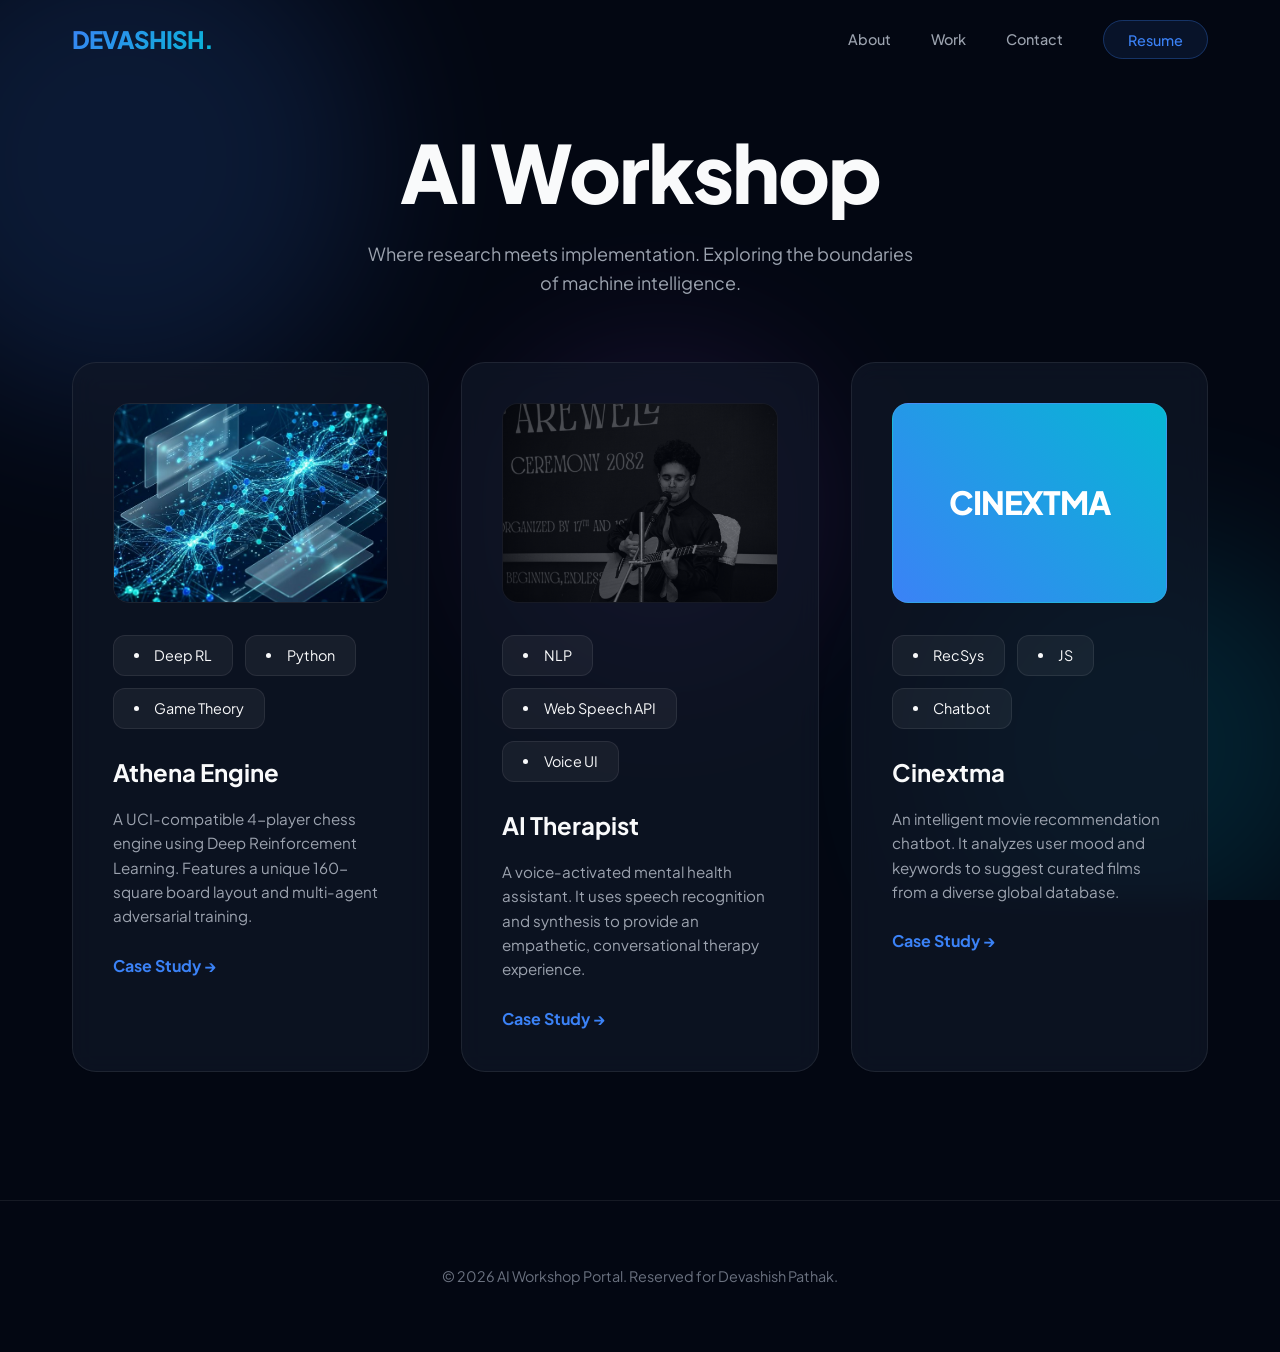
==== commit 441ed65c: "feat: Premium architecture redesign and aesthetic overhaul" ====
--- a/ai-workshop.html
+++ b/ai-workshop.html
@@ -7,176 +7,84 @@
     <title>AI Workshop | Devashish Pathak</title>
     <meta name="description" content="A portal of AI research, experiments, and intelligent systems.">
     <link rel="stylesheet" href="css/style.css">
-    <link href="https://fonts.googleapis.com/css2?family=Inter:wght@300;400;600;700&display=swap" rel="stylesheet">
-    <style>
-        .workshop-header {
-            padding: 8rem 0 4rem;
-            text-align: center;
-            background: linear-gradient(135deg, #001f3f 0%, #003366 100%);
-            color: white;
-        }
-        
-        .workshop-header h1 {
-            color: white;
-        }
-
-        .workshop-header .hero-subtitle {
-            color: rgba(255, 255, 255, 0.8);
-            margin: 1rem auto;
-        }
-
-        .projects-grid {
-            display: grid;
-            grid-template-columns: repeat(auto-fit, minmax(400px, 1fr));
-            gap: 2.5rem;
-            margin-top: 4rem;
-        }
-
-        .project-card {
-            background: #fff;
-            border-radius: 20px;
-            overflow: hidden;
-            border: 1px solid rgba(0, 51, 102, 0.1);
-            transition: all 0.4s cubic-bezier(0.16, 1, 0.3, 1);
-            position: relative;
-        }
-
-        .project-card:hover {
-            transform: translateY(-12px);
-            box-shadow: 0 30px 60px rgba(0, 51, 102, 0.15);
-        }
-
-        .project-banner {
-            height: 200px;
-            background: #f0f4ff;
-            display: flex;
-            align-items: center;
-            justify-content: center;
-            overflow: hidden;
-        }
-
-        .project-banner img {
-            width: 100%;
-            height: 100%;
-            object-fit: cover;
-        }
-
-        .project-content {
-            padding: 2.5rem;
-        }
-
-        .project-content h3 {
-            font-size: 1.75rem;
-            margin-bottom: 1rem;
-            color: var(--text-primary);
-        }
-
-        .project-content p {
-            color: #555;
-            font-size: 1.05rem;
-            margin-bottom: 2rem;
-            line-height: 1.6;
-        }
-
-        .project-meta {
-            display: flex;
-            gap: 0.75rem;
-            flex-wrap: wrap;
-            margin-bottom: 2rem;
-        }
-
-        .project-meta span {
-            font-size: 0.8rem;
-            background: #eef2ff;
-            color: var(--primary-color);
-            padding: 0.4rem 1rem;
-            border-radius: 50px;
-            font-weight: 600;
-        }
-
-        @media (max-width: 500px) {
-            .projects-grid {
-                grid-template-columns: 1fr;
-            }
-        }
-    </style>
 </head>
 
 <body>
 
+    <!-- Animated Mesh Background -->
+    <div class="mesh-bg">
+        <div class="mesh-circle circle-1"></div>
+        <div class="mesh-circle circle-2"></div>
+        <div class="mesh-circle circle-3"></div>
+    </div>
+
     <!-- Navigation -->
-    <nav class="navbar fade-in">
+    <nav class="navbar scrolled">
         <div class="container">
-            <a href="index.html" class="logo" style="color: white;">DevPathak.</a>
+            <a href="index.html" class="logo">DEVASHISH.</a>
             <ul class="nav-links">
-                <li><a href="index.html#about" style="color: rgba(255,255,255,0.8);">About</a></li>
-                <li><a href="index.html#projects" style="color: rgba(255,255,255,0.8);">Work</a></li>
-                <li><a href="index.html#contact" style="color: rgba(255,255,255,0.8);">Contact</a></li>
-                <li><a href="index.html#resume" class="btn-res" style="color: white; border-color: white;">Resume</a></li>
+                <li><a href="index.html#about">About</a></li>
+                <li><a href="index.html#projects">Work</a></li>
+                <li><a href="index.html#contact">Contact</a></li>
+                <li><a href="index.html#resume" class="btn-res">Resume</a></li>
             </ul>
         </div>
     </nav>
 
-    <header class="workshop-header">
-        <div class="container">
-            <h1 class="hero-title fade-in-up">AI Workshop</h1>
-            <p class="hero-subtitle fade-in-up delay-1">Where research meets implementation. Exploring the boundaries of machine intelligence.</p>
+    <header class="section" style="padding-bottom: 2rem; text-align: center;">
+        <div class="container fade-in-up">
+            <h1 class="hero-title">AI Workshop</h1>
+            <p class="hero-subtitle" style="margin: 0 auto;">Where research meets implementation. Exploring the boundaries of machine intelligence.</p>
         </div>
     </header>
 
-    <main class="section">
+    <main class="section" style="padding-top: 2rem;">
         <div class="container">
             <div class="projects-grid animate-on-scroll">
 
                 <!-- Project: Athena -->
                 <article class="project-card">
-                    <div class="project-banner">
-                        <img src="assets/ai-1.png" alt="Athena Engine">
+                    <div style="height: 200px; border-radius: 16px; overflow: hidden; margin-bottom: 2rem; border: 1px solid var(--border-subtle);">
+                        <img src="assets/ai-1.png" alt="Athena Engine" style="width: 100%; height: 100%; object-fit: cover;">
                     </div>
-                    <div class="project-content">
-                        <h3>Athena</h3>
-                        <div class="project-meta">
-                            <span>Deep RL</span>
-                            <span>Python</span>
-                            <span>Game Theory</span>
-                        </div>
-                        <p>A UCI-compatible 4-player chess engine using Deep Reinforcement Learning. Features a unique 160-square board layout and multi-agent adversarial training.</p>
-                        <a href="project-athena.html" class="link-arrow">Case Study &rarr;</a>
+                    <div class="skills-list" style="margin-bottom: 1.5rem;">
+                        <li>Deep RL</li>
+                        <li>Python</li>
+                        <li>Game Theory</li>
                     </div>
+                    <h3>Athena Engine</h3>
+                    <p>A UCI-compatible 4-player chess engine using Deep Reinforcement Learning. Features a unique 160-square board layout and multi-agent adversarial training.</p>
+                    <a href="project-athena.html" class="link-arrow">Case Study &rarr;</a>
                 </article>
 
                 <!-- Project: AI Therapist -->
                 <article class="project-card">
-                    <div class="project-banner">
-                        <img src="assets/devashish.jpg" alt="AI Therapist" style="filter: grayscale(1) opacity(0.5);">
+                    <div style="height: 200px; border-radius: 16px; overflow: hidden; margin-bottom: 2rem; border: 1px solid var(--border-subtle); background: var(--bg-main); display: flex; align-items: center; justify-content: center;">
+                         <img src="assets/devashish.jpg" alt="AI Therapist" style="width: 100%; height: 100%; object-fit: cover; filter: grayscale(1) opacity(0.5);">
                     </div>
-                    <div class="project-content">
-                        <h3>AI Therapist</h3>
-                        <div class="project-meta">
-                            <span>NLP</span>
-                            <span>Web Speech API</span>
-                            <span>Voice UI</span>
-                        </div>
-                        <p>A voice-activated mental health assistant. It uses speech recognition and synthesis to provide an empathetic, conversational therapy experience.</p>
-                        <a href="project-therapist.html" class="link-arrow">Case Study &rarr;</a>
+                    <div class="skills-list" style="margin-bottom: 1.5rem;">
+                        <li>NLP</li>
+                        <li>Web Speech API</li>
+                        <li>Voice UI</li>
                     </div>
+                    <h3>AI Therapist</h3>
+                    <p>A voice-activated mental health assistant. It uses speech recognition and synthesis to provide an empathetic, conversational therapy experience.</p>
+                    <a href="project-therapist.html" class="link-arrow">Case Study &rarr;</a>
                 </article>
 
                 <!-- Project: Cinextma -->
                 <article class="project-card">
-                    <div class="project-banner" style="background: #001f3f;">
-                        <div style="color: white; font-weight: bold; font-size: 2rem;">Cinextma</div>
+                    <div style="height: 200px; border-radius: 16px; overflow: hidden; margin-bottom: 2rem; border: 1px solid var(--border-subtle); background: linear-gradient(45deg, var(--primary), var(--accent)); display: flex; align-items: center; justify-content: center;">
+                        <span style="color: white; font-weight: 800; font-size: 2rem; letter-spacing: -1px;">CINEXTMA</span>
                     </div>
-                    <div class="project-content">
-                        <h3>Cinextma</h3>
-                        <div class="project-meta">
-                            <span>Recommendation</span>
-                            <span>JS</span>
-                            <span>Chatbot</span>
-                        </div>
-                        <p>An intelligent movie recommendation chatbot. It analyzes user mood and keywords to suggest curated films from a diverse global database.</p>
-                        <a href="project-cinextma.html" class="link-arrow">Case Study &rarr;</a>
+                    <div class="skills-list" style="margin-bottom: 1.5rem;">
+                        <li>RecSys</li>
+                        <li>JS</li>
+                        <li>Chatbot</li>
                     </div>
+                    <h3>Cinextma</h3>
+                    <p>An intelligent movie recommendation chatbot. It analyzes user mood and keywords to suggest curated films from a diverse global database.</p>
+                    <a href="project-cinextma.html" class="link-arrow">Case Study &rarr;</a>
                 </article>
 
             </div>
@@ -185,7 +93,7 @@
 
     <footer>
         <div class="container">
-            <p>&copy; 2026 Designed and created by Devashish Pathak. All rights reserved.</p>
+            <p>&copy; 2026 AI Workshop Portal. Reserved for Devashish Pathak.</p>
         </div>
     </footer>
 
--- a/css/style.css
+++ b/css/style.css
@@ -1,98 +1,91 @@
-/* 
-   Portfolio Minimalist Theme 
-   Author: Devashish Pathak
-*/
+@import url('https://fonts.googleapis.com/css2?family=Plus+Jakarta+Sans:wght@300;400;500;600;700;800&display=swap');
 
 :root {
-    /* Blue-White Theme Colors */
-    --bg-color: #ffffff;
-    /* Pure White */
-    --text-primary: #003366;
-    /* Dark Navy Blue */
-    --text-secondary: #0056b3;
-    /* Medium Royal Blue */
-    --intro-text: #2a2a2a;
-    /* Dark Gray for readability */
-    --primary-color: #007bff;
-    /* Bright Primary Blue */
-    --accent-color: #0056b3;
-    /* Accent Blue */
-    --accent-secondary: #009E60;
-    /* Keeping Jade Green as a subtle counterpoint */
-    --light-gray: #f8f9fa;
-    /* Very Light Gray for cards */
-    --border-color: #d1d9e6;
-    /* Soft Blueish Border */
-
+    /* Color Palette - Midnight Slate & Electric Blue */
+    --bg-main: #030712;
+    --bg-card: rgba(17, 24, 39, 0.7);
+    --bg-navbar: rgba(3, 7, 18, 0.8);
+    
+    --primary: #3b82f6;
+    --primary-glow: rgba(59, 130, 246, 0.5);
+    --accent: #06b6d4;
+    --accent-glow: rgba(6, 182, 212, 0.5);
+    
+    --text-main: #f9fafb;
+    --text-muted: #9ca3af;
+    --text-dim: #6b7280;
+    
+    --border-subtle: rgba(255, 255, 255, 0.08);
+    --border-glow: rgba(59, 130, 246, 0.3);
+    
     /* Typography */
-    --font-heading: 'Inter', system-ui, -apple-system, sans-serif;
-    --font-body: 'Inter', system-ui, -apple-system, sans-serif;
-
-    /* Spacing */
-    --spacing-xs: 0.5rem;
-    --spacing-sm: 1rem;
-    --spacing-md: 2rem;
-    --spacing-lg: 4rem;
-    --spacing-xl: 8rem;
-
-    /* Transitions */
-    --transition-fast: 0.3s ease;
-    --transition-smooth: 0.6s cubic-bezier(0.16, 1, 0.3, 1);
-}
-
-/* Dark Theme Variables */
-body.dark-theme {
-    --bg-color: #0a0a0a;
-    --text-primary: #e0e0e0;
-    --text-secondary: #007bff;
-    --intro-text: #cccccc;
-    --light-gray: #1a1a1a;
-    --border-color: #333333;
-    --navbar-bg: rgba(10, 10, 10, 0.8);
-}
-
-/* Custom Scrollbar */
-::-webkit-scrollbar {
-    width: 10px;
-}
-
-::-webkit-scrollbar-track {
-    background: var(--bg-color);
-}
-
-::-webkit-scrollbar-thumb {
-    background: var(--border-color);
-    border-radius: 10px;
-    border: 2px solid var(--bg-color);
-}
-
-::-webkit-scrollbar-thumb:hover {
-    background: var(--primary-color);
-}
-
-/* Reset & Base */
+    --font-sans: 'Plus Jakarta Sans', system-ui, -apple-system, sans-serif;
+    
+    /* Shadows */
+    --shadow-sm: 0 1px 2px 0 rgba(0, 0, 0, 0.05);
+    --shadow-md: 0 4px 6px -1px rgba(0, 0, 0, 0.1), 0 2px 4px -1px rgba(0, 0, 0, 0.06);
+    --shadow-lg: 0 10px 15px -3px rgba(0, 0, 0, 0.1), 0 4px 6px -2px rgba(0, 0, 0, 0.05);
+    --shadow-xl: 0 20px 25px -5px rgba(0, 0, 0, 0.1), 0 10px 10px -5px rgba(0, 0, 0, 0.04);
+    --shadow-neon: 0 0 20px rgba(59, 130, 246, 0.2);
+    
+    /* Animation */
+    --transition: cubic-bezier(0.4, 0, 0.2, 1);
+    --anim-speed: 0.6s;
+}
+
+/* --- Base & Resets --- */
 * {
     margin: 0;
     padding: 0;
     box-sizing: border-box;
+    -webkit-font-smoothing: antialiased;
+    -moz-osx-font-smoothing: grayscale;
 }
 
 html {
     scroll-behavior: smooth;
+    font-size: 16px;
 }
 
 body {
-    font-family: var(--font-body);
-    background-color: var(--bg-color);
-    color: var(--text-primary);
+    background-color: var(--bg-main);
+    color: var(--text-main);
+    font-family: var(--font-sans);
     line-height: 1.6;
-    -webkit-font-smoothing: antialiased;
+    overflow-x: hidden;
+    position: relative;
+}
+
+/* Hide scrollbar for Chrome, Safari and Opera */
+::-webkit-scrollbar {
+    width: 6px;
+}
+
+::-webkit-scrollbar-track {
+    background: var(--bg-main);
+}
+
+::-webkit-scrollbar-thumb {
+    background: var(--border-subtle);
+    border-radius: 10px;
+}
+
+::-webkit-scrollbar-thumb:hover {
+    background: var(--primary);
 }
 
 a {
     text-decoration: none;
     color: inherit;
-    transition: color var(--transition-fast);
+    transition: all var(--anim-speed) var(--transition);
+}
+
+button, input, textarea {
+    font-family: inherit;
+    background: none;
+    border: none;
+    outline: none;
+    color: inherit;
 }
 
 ul {
@@ -101,487 +94,442 @@
 
 img {
     max-width: 100%;
+    height: auto;
     display: block;
 }
 
-/* Typography Utilities */
-h1,
-h2,
-h3,
-h4 {
-    font-weight: 700;
-    line-height: 1.2;
-    letter-spacing: -0.02em;
-    color: var(--text-primary);
-}
-
-h1 {
-    font-size: 3.5rem;
-}
-
-h2 {
-    font-size: 2.5rem;
-    margin-bottom: var(--spacing-md);
-}
-
-h3 {
-    font-size: 1.5rem;
-}
-
-p {
-    font-size: 1.1rem;
-    color: var(--text-primary);
-    margin-bottom: var(--spacing-sm);
-}
-
-/* Layout Utilities */
+/* --- Layout --- */
 .container {
-    width: 90%;
-    max-width: 1100px;
+    max-width: 1200px;
     margin: 0 auto;
-    padding: 0 var(--spacing-sm);
+    padding: 0 2rem;
+}
+
+.section {
+    padding: 8rem 0;
     position: relative;
-    z-index: 1;
-    /* Ensure content is above background elements */
-}
-
-.section {
-    padding: var(--spacing-lg) 0;
-    /* Reduced from xl (8rem) to lg (4rem) */
-}
-
-.bg-light {
-    background-color: var(--light-gray);
-}
-
-/* Components: Navbar */
+    z-index: 2;
+}
+
+/* --- Background Mesh Gradient --- */
+.mesh-bg {
+    position: fixed;
+    top: 0;
+    left: 0;
+    width: 100%;
+    height: 100%;
+    z-index: -1;
+    overflow: hidden;
+    background-color: var(--bg-main);
+}
+
+.mesh-circle {
+    position: absolute;
+    filter: blur(80px);
+    opacity: 0.15;
+    border-radius: 50%;
+    z-index: -1;
+    animation: moveMesh 20s infinite alternate cubic-bezier(0.45, 0, 0.55, 1);
+}
+
+.circle-1 {
+    width: 500px;
+    height: 500px;
+    background: var(--primary);
+    top: -10%;
+    left: -10%;
+    animation-duration: 25s;
+}
+
+.circle-2 {
+    width: 400px;
+    height: 400px;
+    background: var(--accent);
+    bottom: -5%;
+    right: -5%;
+    animation-delay: -5s;
+    animation-duration: 30s;
+}
+
+.circle-3 {
+    width: 300px;
+    height: 300px;
+    background: #a855f7;
+    top: 40%;
+    left: 40%;
+    animation-delay: -10s;
+    animation-duration: 22s;
+}
+
+@keyframes moveMesh {
+    0% { transform: translate(0, 0) scale(1); }
+    33% { transform: translate(10%, 15%) scale(1.1); }
+    66% { transform: translate(-15%, 5%) scale(0.9); }
+    100% { transform: translate(0, 0) scale(1); }
+}
+
+/* --- Navbar --- */
 .navbar {
     position: fixed;
     top: 0;
     left: 0;
     width: 100%;
-    padding: var(--spacing-sm) 0;
-    background: rgba(255, 255, 255, 0.9);
-    /* Matches bg-color with transparency */
-    backdrop-filter: blur(10px);
+    height: 80px;
+    display: flex;
+    align-items: center;
     z-index: 1000;
-    display: flex;
-    align-items: center;
-    border-bottom: 1px solid rgba(0, 123, 255, 0.1);
+    transition: all 0.4s var(--transition);
+    border-bottom: 2px solid transparent;
+}
+
+.navbar.scrolled {
+    background: var(--bg-navbar);
+    backdrop-filter: blur(12px);
+    -webkit-backdrop-filter: blur(12px);
+    height: 70px;
+    border-bottom: 1px solid var(--border-subtle);
 }
 
 .navbar .container {
     display: flex;
     justify-content: space-between;
     align-items: center;
+    width: 100%;
 }
 
 .logo {
     font-size: 1.5rem;
-    font-weight: 700;
-    letter-spacing: -0.03em;
-    color: var(--primary-color);
+    font-weight: 800;
+    letter-spacing: -1px;
+    background: linear-gradient(135deg, var(--primary), var(--accent));
+    -webkit-background-clip: text;
+    background-clip: text;
+    -webkit-text-fill-color: transparent;
 }
 
 .nav-links {
     display: flex;
-    gap: var(--spacing-md);
+    gap: 2.5rem;
+    align-items: center;
 }
 
 .nav-links a {
-    font-size: 0.95rem;
+    font-size: 0.9rem;
     font-weight: 500;
-    color: var(--text-primary);
+    color: var(--text-muted);
+    position: relative;
+    padding: 0.5rem 0;
 }
 
 .nav-links a:hover {
-    color: var(--primary-color);
-}
-
-.btn-res {
-    border-bottom: 2px solid var(--primary-color);
-}
-
-/* Components: Buttons */
-.btn {
-    display: inline-block;
-    padding: 1rem 2rem;
-    background: var(--primary-color);
-    color: white;
-    font-weight: 600;
-    border-radius: 4px;
-    transition: all 0.4s cubic-bezier(0.175, 0.885, 0.32, 1.275);
-    /* Bouncy transition */
-    position: relative;
-    overflow: hidden;
-    z-index: 1;
-}
-
-.btn:hover {
-    transform: translateY(-5px) scale(1.05);
-    box-shadow: 0 10px 20px rgba(0, 123, 255, 0.4);
-    /* Glow effect */
-}
-
-.btn::after {
-    /* Ripple/Fill effect on hover */
+    color: var(--text-main);
+}
+
+.nav-links a::after {
     content: '';
     position: absolute;
-    top: 0;
+    bottom: 0;
     left: 0;
-    width: 0%;
-    height: 100%;
-    background-color: rgba(255, 255, 255, 0.2);
-    transition: width 0.3s ease;
+    width: 0;
+    height: 2px;
+    background: var(--primary);
+    transition: width 0.3s var(--transition);
+}
+
+.nav-links a:hover::after {
+    width: 100%;
+}
+
+.btn-res {
+    padding: 0.6rem 1.5rem !important;
+    background: rgba(59, 130, 246, 0.1);
+    border: 1px solid var(--border-glow);
+    border-radius: 99px;
+    color: var(--primary) !important;
+}
+
+.btn-res:hover {
+    background: var(--primary);
+    color: white !important;
+    box-shadow: 0 0 20px var(--primary-glow);
+}
+
+/* --- Hero Section --- */
+.hero-section {
+    min-height: 100vh;
+    display: flex;
+    align-items: center;
+    padding-top: 80px;
+}
+
+.hero-flex-wrapper {
+    display: grid;
+    grid-template-columns: 1.2fr 0.8fr;
+    gap: 4rem;
+    align-items: center;
+}
+
+.hero-title {
+    font-size: clamp(3rem, 8vw, 5rem);
+    line-height: 1.1;
+    font-weight: 800;
+    letter-spacing: -2px;
+    margin-bottom: 1.5rem;
+}
+
+.highlight {
+    color: var(--primary);
+    position: relative;
+}
+
+.hero-subtitle {
+    font-size: 1.125rem;
+    color: var(--text-muted);
+    max-width: 550px;
+    margin-bottom: 2.5rem;
+}
+
+.hero-image-container {
+    position: relative;
+    display: flex;
+    justify-content: center;
+    align-items: center;
+}
+
+.hero-image-container::before {
+    content: '';
+    position: absolute;
+    width: 110%;
+    height: 110%;
+    background: Radial-gradient(circle, var(--primary-glow), transparent 70%);
     z-index: -1;
-}
-
-.btn:hover::after {
-    width: 100%;
-}
-
-/* Hero Section */
-.hero-section {
-    min-height: 80vh;
-    /* Reduced from 100vh to pull content up */
-    display: flex;
+    animation: pulse 4s infinite alternate;
+}
+
+.profile-img {
+    width: 400px;
+    height: 400px;
+    object-fit: cover;
+    border-radius: 32px;
+    /* mask-image applied in index.html or through css */
+    box-shadow: var(--shadow-xl);
+    border: 1px solid var(--border-subtle);
+}
+
+@keyframes pulse {
+    from { opacity: 0.3; transform: scale(0.9); }
+    to { opacity: 0.6; transform: scale(1.1); }
+}
+
+/* --- Components --- */
+.section-title {
+    font-size: 2.5rem;
+    font-weight: 800;
+    margin-bottom: 3.5rem;
+    text-align: center;
+    letter-spacing: -1px;
+}
+
+.btn {
+    display: inline-flex;
     align-items: center;
     justify-content: center;
-    text-align: left;
-    padding-top: var(--spacing-lg);
-    padding-bottom: var(--spacing-md);
-    /* Add explicit bottom padding */
-    position: relative;
-    overflow: hidden;
-}
-
-/* Intro specific styles to keep light/white */
-.hero-title {
-    font-size: 4.5rem;
-    margin-bottom: var(--spacing-sm);
-    color: var(--intro-text);
-}
-
-.hero-subtitle {
-    font-size: 1.5rem;
-    margin-bottom: var(--spacing-md);
-    max-width: 600px;
-    color: var(--intro-text);
-    opacity: 0.9;
-}
-
-/* Hero Flex Layout */
-.hero-flex-wrapper {
-    display: flex;
-    align-items: center;
-    justify-content: space-between;
-    gap: 4rem;
-    width: 100%;
-}
-
-.hero-text-content {
-    flex: 1;
-}
-
-.hero-image-container {
-    flex: 0 0 350px;
-    /* Fixed width for image container */
-    display: flex;
-    justify-content: center;
-    align-items: center;
-    position: relative;
-}
-
-.profile-img {
-    width: 350px;
-    height: 350px;
-    object-fit: cover;
-    border-radius: 50%;
-    /* Circular border */
-    box-shadow: 0 0 30px 10px rgba(255, 255, 255, 0.8) inset, 0 0 50px rgba(0, 0, 0, 0.1);
-    /* Blending effect */
-    border: none;
-    transition: transform 0.3s ease;
-    mask-image: radial-gradient(circle, black 60%, transparent 100%);
-    -webkit-mask-image: radial-gradient(circle, black 60%, transparent 100%);
-}
-
-.profile-img:hover {
-    transform: scale(1.02);
-}
-
-.highlight {
-    color: var(--primary-color);
-}
-
-/* Dragon Animation Background */
-.dragon-container {
-    position: fixed;
-    top: 0;
-    left: 0;
-    width: 100vw;
-    height: 100vh;
-    z-index: -1;
-    pointer-events: none;
-    overflow: hidden;
-}
-
-#dragon-svg {
-    position: absolute;
-    top: 50%;
-    left: 50%;
-    width: 120%;
-    /* Larger than container to allow movement */
-    height: 120%;
-    transform: translate(-50%, -50%);
-    opacity: 0.8;
-}
-
-.breathing {
-    animation: breathe 6s ease-in-out infinite;
-    transform-origin: center;
-}
-
-@keyframes breathe {
-
-    0%,
-    100% {
-        transform: scale(1);
-    }
-
-    50% {
-        transform: scale(1.05);
-    }
-}
-
-/* Projects Grid */
+    padding: 1rem 2rem;
+    border-radius: 12px;
+    font-weight: 600;
+    cursor: pointer;
+    transition: all 0.3s var(--transition);
+}
+
+.btn-primary {
+    background: var(--primary);
+    color: white;
+    box-shadow: var(--shadow-neon);
+}
+
+.btn-primary:hover {
+    transform: translateY(-3px);
+    box-shadow: 0 10px 25px var(--primary-glow);
+    filter: brightness(1.1);
+}
+
+/* --- Project Cards --- */
 .projects-grid {
     display: grid;
-    grid-template-columns: repeat(auto-fit, minmax(300px, 1fr));
-    gap: var(--spacing-md);
+    grid-template-columns: repeat(auto-fit, minmax(350px, 1fr));
+    gap: 2rem;
 }
 
 .project-card {
-    background: rgba(240, 244, 255, 0.6);
-    /* Semi-transparent light blue to blend */
-    backdrop-filter: blur(5px);
-    /* Glassmorphism effect */
-    padding: var(--spacing-md);
-    border: 1px solid var(--border-color);
-    transition: transform var(--transition-fast), box-shadow var(--transition-fast), border-color var(--transition-fast);
+    background: var(--bg-card);
+    backdrop-filter: blur(12px);
+    -webkit-backdrop-filter: blur(12px);
+    border: 1px solid var(--border-subtle);
+    border-radius: 24px;
+    padding: 2.5rem;
+    transition: all 0.4s var(--transition);
 }
 
 .project-card:hover {
-    transform: translateY(-5px);
-    box-shadow: 0 10px 20px rgba(0, 123, 255, 0.1);
-    /* Subtle blue glow shadow */
-    border-color: var(--primary-color);
-}
-
-.project-info h3 {
-    margin-bottom: var(--spacing-xs);
-}
-
-.tags {
-    display: flex;
+    transform: translateY(-10px);
+    border-color: var(--border-glow);
+    box-shadow: 0 20px 40px rgba(0, 0, 0, 0.4), var(--shadow-neon);
+}
+
+.project-card h3 {
+    font-size: 1.5rem;
+    margin-bottom: 1rem;
+    color: var(--text-main);
+}
+
+.project-card p {
+    color: var(--text-muted);
+    font-size: 0.95rem;
+    margin-bottom: 1.5rem;
+}
+
+.link-arrow {
+    color: var(--primary);
+    font-weight: 700;
+    display: inline-flex;
+    align-items: center;
     gap: 0.5rem;
-    margin: 1rem 0;
-}
-
-.tags li {
-    font-size: 0.8rem;
-    background: rgba(255, 255, 255, 0.05);
-    /* Slight highlight backdrop */
-    padding: 0.25rem 0.75rem;
-    border-radius: 50px;
-    color: var(--intro-text);
-    /* Brighter text for visibility */
-    border: 1px solid var(--border-color);
-}
-
-.link-arrow {
-    font-weight: 600;
-    font-size: 0.9rem;
-    margin-top: 1rem;
-    display: inline-block;
-    color: var(--primary-color);
-}
-
-/* Contact */
-.contact-content {
-    max-width: 600px;
-}
-
-.email-link {
-    font-size: 2rem;
-    font-weight: 700;
-    display: block;
-    margin: var(--spacing-md) 0;
-    word-break: break-all;
-    color: var(--primary-color);
-}
-
-.email-link:hover {
-    text-decoration: underline;
-}
-
-.social-links {
-    display: flex;
-    gap: var(--spacing-md);
-}
-
-.social-links a {
-    font-weight: 500;
-    border-bottom: 1px solid transparent;
-}
-
-.social-links a:hover {
-    color: var(--primary-color);
-    border-bottom-color: var(--primary-color);
-}
-
-/* Resume Page Specifics - Integrated */
-.section-header {
-    display: flex;
-    justify-content: space-between;
-    align-items: center;
-    margin-bottom: var(--spacing-md);
-    flex-wrap: wrap;
-    gap: 1rem;
-}
-
+}
+
+.link-arrow:hover {
+    gap: 0.8rem;
+}
+
+/* --- Resume Section --- */
 .resume-container {
-    padding: var(--spacing-md);
-    background: rgba(240, 244, 255, 0.6);
-    /* Semi-transparent light blue */
-    backdrop-filter: blur(5px);
-    /* Glassmorphism effect */
-    border: 1px solid var(--border-color);
-    box-shadow: 0 5px 15px rgba(0, 0, 0, 0.05);
-}
-
-.resume-header {
-    margin-bottom: var(--spacing-lg);
-    border-bottom: 1px solid var(--border-color);
-    padding-bottom: var(--spacing-md);
+    background: var(--bg-card);
+    backdrop-filter: blur(12px);
+    -webkit-backdrop-filter: blur(12px);
+    border: 1px solid var(--border-subtle);
+    border-radius: 32px;
+    padding: 4rem;
 }
 
 .resume-header h3 {
-    font-size: 2.5rem;
+    font-size: 3rem;
     margin-bottom: 0.5rem;
-    color: var(--primary-color);
+    background: linear-gradient(to right, #fff, var(--text-muted));
+    -webkit-background-clip: text;
+    background-clip: text;
+    -webkit-text-fill-color: transparent;
 }
 
 .role {
     font-size: 1.25rem;
-    color: var(--accent-color);
-    /* Gold for title */
+    color: var(--primary);
+    font-weight: 600;
+    margin-bottom: 2rem;
+}
+
+.resume-section h3 {
+    font-size: 1.75rem;
+    margin-bottom: 2rem;
+    color: white;
+    border-left: 4px solid var(--primary);
+    padding-left: 1.5rem;
+}
+
+.resume-item {
+    margin-bottom: 2.5rem;
+}
+
+.item-header {
+    display: flex;
+    justify-content: space-between;
+    align-items: center;
+    margin-bottom: 0.5rem;
+}
+
+.company {
+    color: var(--accent);
+    font-weight: 600;
     margin-bottom: 1rem;
-    font-weight: 600;
-}
-
-.divider {
-    border: 0;
-    border-top: 1px solid var(--primary-color);
-    margin: var(--spacing-md) 0;
-    opacity: 0.3;
-}
-
-.resume-section {
-    margin-bottom: var(--spacing-lg);
-}
-
-.resume-item {
-    margin-bottom: var(--spacing-md);
-}
-
-.item-header h3 {
-    font-size: 1.25rem;
-    margin-bottom: 0.25rem;
-}
-
-.item-header .date {
-    font-size: 0.9rem;
-    color: var(--text-secondary);
-    display: block;
-    margin-bottom: 0.25rem;
-}
-
-.company {
-    font-weight: 600;
+}
+
+.resume-item ul {
+    color: var(--text-muted);
+}
+
+.resume-item li {
     margin-bottom: 0.5rem;
-    color: var(--primary-color);
-}
-
-.resume-item ul {
-    list-style: none;
-    /* Custom bullet */
-    padding-left: 0;
-}
-
-.resume-item li {
-    margin-bottom: 0.25rem;
-    color: var(--text-secondary);
-    padding-left: 1.2rem;
     position: relative;
+    padding-left: 1.5rem;
 }
 
 .resume-item li::before {
-    content: "•";
-    color: var(--accent-color);
+    content: '';
     position: absolute;
     left: 0;
-    font-weight: bold;
+    top: 10px;
+    width: 6px;
+    height: 6px;
+    background: var(--primary);
+    border-radius: 50%;
 }
 
 .skills-list {
     display: flex;
     flex-wrap: wrap;
-    gap: 1rem;
+    gap: 0.75rem;
 }
 
 .skills-list li {
-    background: var(--bg-color);
-    padding: 0.5rem 1rem;
-    border-radius: 4px;
+    background: rgba(255, 255, 255, 0.05);
+    padding: 0.5rem 1.25rem;
+    border-radius: 12px;
+    border: 1px solid var(--border-subtle);
     font-size: 0.9rem;
-    border: 1px solid var(--border-color);
-}
-
-/* Footer */
+}
+
+/* --- Contact --- */
+.contact-content {
+    text-align: center;
+    max-width: 800px;
+    margin: 0 auto;
+}
+
+.email-link {
+    font-size: clamp(1.5rem, 5vw, 3rem);
+    font-weight: 800;
+    margin: 3rem 0;
+    display: block;
+    color: var(--primary);
+}
+
+.social-links {
+    display: flex;
+    justify-content: center;
+    gap: 3rem;
+}
+
+.social-links a {
+    color: var(--text-muted);
+    font-weight: 600;
+}
+
+.social-links a:hover {
+    color: var(--text-main);
+}
+
+/* --- Footer --- */
 footer {
-    padding: var(--spacing-md) 0;
-    border-top: 1px solid var(--border-color);
+    padding: 4rem 0;
+    border-top: 1px solid var(--border-subtle);
     text-align: center;
+    color: var(--text-dim);
     font-size: 0.9rem;
-    color: var(--text-secondary);
-}
-
-/* Animations */
-.fade-in {
-    opacity: 0;
-    animation: fadeIn 1s ease forwards;
-}
-
-.fade-in-up {
-    opacity: 0;
-    transform: translateY(30px);
-    animation: fadeInUp 1s cubic-bezier(0.16, 1, 0.3, 1) forwards;
-}
-
-.delay-1 {
-    animation-delay: 0.2s;
-}
-
-.delay-2 {
-    animation-delay: 0.4s;
-}
-
-/* Scroll Animations (triggered by JS) */
+}
+
+/* --- Animations --- */
 .animate-on-scroll {
     opacity: 0;
     transform: translateY(30px);
-    transition: opacity 0.8s ease-out, transform 0.8s ease-out;
+    transition: all 0.8s var(--transition);
 }
 
 .animate-on-scroll.visible {
@@ -589,371 +537,256 @@
     transform: translateY(0);
 }
 
+.fade-in {
+    animation: fadeIn 1s forwards;
+}
+
+.fade-in-up {
+    animation: fadeInUp 1s forwards;
+}
+
+.typing-cursor {
+    display: inline-block;
+    width: 3px;
+    height: 1.2em;
+    background: var(--primary);
+    margin-left: 5px;
+    animation: blink 1s step-end infinite;
+    vertical-align: middle;
+}
+
+@keyframes blink {
+    50% { opacity: 0; }
+}
+
 @keyframes fadeIn {
-    to {
-        opacity: 1;
-    }
+    from { opacity: 0; }
+    to { opacity: 1; }
 }
 
 @keyframes fadeInUp {
-    to {
-        opacity: 1;
-        transform: translateY(0);
-    }
-}
-
-/* Mobile Responsiveness */
+    from { opacity: 0; transform: translateY(30px); }
+    to { opacity: 1; transform: translateY(0); }
+}
+
+/* --- Mobile Menu Toggle --- */
+.menu-toggle {
+    display: none;
+    font-size: 1.8rem;
+    cursor: pointer;
+    color: var(--text-main);
+    z-index: 1100;
+}
+
+/* --- Theme Toggle Removed --- */
+
+#scroll-to-top {
+    position: fixed;
+    bottom: 2rem;
+    right: 2.5rem;
+    width: 60px;
+    height: 60px;
+    background: var(--primary);
+    color: white;
+    border-radius: 20px;
+    display: flex;
+    align-items: center;
+    justify-content: center;
+    cursor: pointer;
+    opacity: 0;
+    visibility: hidden;
+    transition: all 0.3s var(--transition);
+    z-index: 999;
+    box-shadow: 0 10px 25px var(--primary-glow);
+    font-size: 1.5rem;
+}
+
+#scroll-to-top.visible {
+    opacity: 1;
+    visibility: visible;
+}
+
+#scroll-to-top:hover {
+    transform: translateY(-5px);
+    filter: brightness(1.1);
+}
+
+/* --- Responsive --- */
+@media (max-width: 1024px) {
+    .container { padding: 0 2rem; }
+    .hero-flex-wrapper { grid-template-columns: 1fr; text-align: center; gap: 3rem; }
+    .hero-subtitle { margin: 0 auto 2.5rem auto; }
+    .hero-image-container { order: -1; }
+    .profile-img { width: 300px; height: 300px; }
+}
+
 @media (max-width: 768px) {
-    :root {
-        --spacing-lg: 3rem;
-        --spacing-xl: 5rem;
-    }
-
-    h1 {
-        font-size: 2.5rem;
-    }
-
-    h2 {
-        font-size: 2rem;
-    }
-
-    .hero-title {
-        font-size: 3rem;
-    }
-
-    .container {
-        width: 92%;
-    }
-
-    /* Mobile Menu Styles */
-    .menu-toggle {
-        display: block;
-        cursor: pointer;
-        font-size: 1.5rem;
-        color: var(--primary-color);
-        z-index: 1001;
-    }
-
+    .menu-toggle { display: block; }
+    
     .nav-links {
         position: fixed;
         top: 0;
         right: -100%;
-        width: 80%;
+        width: 100%;
         height: 100vh;
-        background: var(--bg-color);
+        background: var(--bg-main);
         flex-direction: column;
         justify-content: center;
-        align-items: center;
-        transition: right 0.3s ease;
-        box-shadow: -10px 0 30px rgba(0, 0, 0, 0.1);
-        display: flex;
-        /* Override display: none */
+        gap: 3rem;
+        transition: 0.5s var(--transition);
+        z-index: 1050;
     }
-
+    
     .nav-links.active {
         right: 0;
     }
-
-    .nav-links li {
-        margin: 1.5rem 0;
+    
+    .nav-links a {
+        font-size: 1.5rem;
     }
-}
-
-/* Base Styles for JS Components */
-.menu-toggle {
-    display: none;
-}
-
-#scroll-to-top {
-    position: fixed;
-    bottom: 2rem;
-    right: 2rem;
-    width: 45px;
-    height: 45px;
-    background: var(--primary-color);
-    color: white;
-    border-radius: 50%;
-    display: flex;
-    align-items: center;
-    justify-content: center;
+    
+    .section { padding: 5rem 0; }
+    .resume-container { padding: 2.5rem; }
+}
+
+/* --- Admin Dashboard Overwrites --- */
+.dashboard-container {
+    margin-top: 100px;
+    background: var(--bg-card);
+    border: 1px solid var(--border-subtle);
+    border-radius: 32px;
+    padding: 3rem;
+}
+
+.stats-overview {
+    display: grid;
+    grid-template-columns: repeat(auto-fit, minmax(200px, 1fr));
+    gap: 1.5rem;
+    margin: 2.5rem 0;
+}
+
+.stat-card {
+    background: rgba(255, 255, 255, 0.03);
+    padding: 2rem;
+    border-radius: 24px;
+    border: 1px solid var(--border-subtle);
+    text-align: center;
+}
+
+.stat-card .value {
+    font-size: 2.5rem;
+    font-weight: 800;
+    color: var(--primary);
+    margin-top: 0.5rem;
+}
+
+.minimal-input, .minimal-textarea {
+    width: 100%;
+    background: rgba(255, 255, 255, 0.02);
+    border: 1px solid var(--border-subtle);
+    border-radius: 12px;
+    padding: 1rem 1.5rem;
+    margin-top: 1rem;
+    transition: border-color 0.3s var(--transition);
+}
+
+.minimal-input:focus, .minimal-textarea:focus {
+    border-color: var(--primary);
+    background: rgba(255, 255, 255, 0.05);
+}
+
+.tab-btn {
+    padding: 1rem 2rem;
     cursor: pointer;
-    opacity: 0;
-    visibility: hidden;
-    transition: all 0.3s ease;
-    z-index: 999;
-    border: none;
-    box-shadow: 0 4px 10px rgba(0, 0, 0, 0.2);
-}
-
-#scroll-to-top.visible {
-    opacity: 1;
-    visibility: visible;
-}
-
-#scroll-to-top:hover {
-    transform: translateY(-5px);
-    background: var(--accent-color);
-}
-
-.theme-toggle {
-    background: none;
-    border: none;
-    cursor: pointer;
-    font-size: 1.2rem;
-    color: var(--text-primary);
-    display: flex;
-    align-items: center;
-    justify-content: center;
-    padding: 0.5rem;
-    transition: color 0.3s ease;
-}
-
-.theme-toggle:hover {
-    color: var(--primary-color);
-}
-
-/* Typing Animation */
-.typing-cursor {
-    display: inline-block;
-    width: 3px;
-    background-color: var(--intro-text);
-    animation: blink 1s step-end infinite;
-    margin-left: 10px;
-    height: 1em;
-    /* Explicit height needed if empty */
-    vertical-align: middle;
-    /* Better alignment */
-}
-
-/* Pop Up Animation */
-.pop-up-anim {
-    opacity: 1;
-    animation: popUpInterval 10s cubic-bezier(0.16, 1, 0.3, 1) infinite;
-    /* Duration 10s: ~6s visible, ~0.5s collapse, ~2.5s collapsed, ~1s return */
-}
-
-@keyframes popUpInterval {
-
-    0%,
-    60% {
-        transform: scale(1);
-        opacity: 1;
-    }
-
-    65% {
-        transform: scale(0);
-        opacity: 0;
-    }
-
-    90% {
-        transform: scale(0);
-        opacity: 0;
-    }
-
-    95% {
-        transform: scale(1.1);
-        opacity: 1;
-    }
-
-    100% {
-        transform: scale(1);
-        opacity: 1;
-    }
-}
-
-/* Glow Animation */
-.glow-anim {
-    opacity: 0;
-    animation: fadeInUp 1s cubic-bezier(0.16, 1, 0.3, 1) forwards, glowPulse 3s ease-in-out infinite alternate;
-}
-
-@keyframes glowPulse {
-    0% {
-        text-shadow: 0 0 5px rgba(0, 123, 255, 0.2);
-    }
-
-    100% {
-        text-shadow: 0 0 20px rgba(255, 255, 255, 0.7), 0 0 15px rgba(0, 123, 255, 0.5);
-    }
-}
-
-.glow-anim:hover {
-    text-shadow: 0 0 10px #fff, 0 0 20px #fff, 0 0 30px #007bff, 0 0 40px #007bff, 0 0 50px #007bff, 0 0 60px #007bff, 0 0 70px #007bff;
-    /* Very bright neon glow - Blue */
-    transition: text-shadow 0.3s ease;
-}
-
-@keyframes blink {
-
-    from,
-    to {
-        opacity: 1;
-    }
-
-    50% {
-        opacity: 0;
-    }
-}
-
-/* Global Link Zoom Effect */
-.nav-links a,
-.social-links a,
-.email-link,
-.link-arrow {
-    display: inline-block;
-    /* Required for transform */
-    transition: transform 0.2s ease, color 0.3s ease, border-bottom 0.3s ease;
-}
-
-.nav-links a:hover,
-.social-links a:hover,
-.email-link:hover,
-.link-arrow:hover {
-    transform: scale(1.1);
-}
-
-/* --- New Pages & Admin Styles --- */
-
-
-/* --- Adjusted Blog & Gallery Styles for New Layouts --- */
-
-.blog-grid, .projects-grid {
-    display: grid;
-    grid-template-columns: repeat(auto-fit, minmax(350px, 1fr));
-    gap: 2.5rem;
-    width: 100%;
-}
-
-.animate-on-scroll {
-    opacity: 0;
-    transform: translateY(40px);
-    transition: opacity 1s cubic-bezier(0.16, 1, 0.3, 1), transform 1s cubic-bezier(0.16, 1, 0.3, 1);
-}
-
-.animate-on-scroll.visible {
-    opacity: 1;
-    transform: translateY(0);
-}
-
-/* Premium Transitions */
-body {
-    transition: background-color 0.5s ease, color 0.5s ease;
-}
-
-/* Dark Theme Refinement */
-body.dark-theme {
-    --bg-color: #050505;
-    --text-primary: #f0f0f0;
-    --text-secondary: #007bff;
-    --border-color: #222;
-    --light-gray: #111;
-}
-
-body.dark-theme .blog-card, 
-body.dark-theme .project-card {
-    background: rgba(20, 20, 20, 0.8);
-    border-color: #333;
-}
-
-body.dark-theme .blog-header,
-body.dark-theme .gallery-header {
-    background: linear-gradient(135deg, #001220 0%, #050505 100%);
-}
-
-body.dark-theme .gallery-item {
-    background: #111;
-}
-
-/* Image Loading State */
-img {
-    opacity: 0;
-    transition: opacity 0.8s ease;
-}
-
-img.loaded {
-    opacity: 1;
-}
-
-/* Navigation Hover Premium */
-.nav-links a {
-    position: relative;
-}
-
-.nav-links a::after {
-    content: '';
-    position: absolute;
-    bottom: -4px;
-    left: 0;
-    width: 0;
-    height: 2px;
-    background: var(--primary-color);
-    transition: width 0.3s ease;
-}
-
-.nav-links a:hover::after {
-    width: 100%;
-}
-
-/* Tab Content Visibility */
+    font-weight: 600;
+    color: var(--text-muted);
+    border-bottom: 2px solid transparent;
+    transition: all 0.3s;
+}
+
+.tab-btn.active {
+    color: var(--primary);
+    border-bottom-color: var(--primary);
+}
+
 .tab-content {
     display: none;
+    padding-top: 2rem;
 }
 
 .tab-content.active {
     display: block;
-    animation: fadeIn 0.5s ease;
-}
-
-/* Print Styles */
-@media print {
-    body {
-        background: white;
-        color: black;
-    }
-
-    .navbar,
-    .hero-section,
-    .dragon-container,
-    .no-print,
-    .project-card,
-    #about,
-    #projects,
-    #contact,
-    footer,
-    .hidden-login {
-        display: none !important;
-    }
-
-    .resume-container {
-        background: none;
-        backdrop-filter: none;
-        border: none;
-        box-shadow: none;
-        color: black;
-        width: 100%;
-        margin: 0;
-        padding: 0;
-    }
-
-    .item-header h4 {
-        color: black;
-    }
-
-    .company,
-    .role,
-    .resume-header h3 {
-        color: black !important;
-        /* Force black for print */
-    }
-
-    .resume-item li,
-    .item-header .date {
-        color: #333;
-    }
-
-    /* Reset link colors */
-    a {
-        color: black;
-        text-decoration: none;
-    }
+    animation: fadeIn 0.5s forwards;
+}
+
+/* --- Gallery System --- */
+.gallery-grid {
+    columns: 3 300px;
+    column-gap: 2rem;
+    width: 100%;
+}
+
+.gallery-item {
+    display: inline-block;
+    width: 100%;
+    margin-bottom: 2rem;
+    border-radius: 20px;
+    overflow: hidden;
+    position: relative;
+    background: var(--bg-card);
+    border: 1px solid var(--border-subtle);
+    transition: all 0.5s var(--transition);
+}
+
+.gallery-item img {
+    width: 100%;
+    height: auto;
+    display: block;
+    transition: transform 0.8s var(--transition);
+}
+
+.gallery-item:hover {
+    transform: translateY(-5px) scale(1.02);
+    border-color: var(--primary);
+    box-shadow: var(--shadow-neon);
+}
+
+.gallery-item:hover img {
+    transform: scale(1.1);
+}
+
+.gallery-overlay {
+    position: absolute;
+    inset: 0;
+    background: linear-gradient(to top, rgba(3, 7, 18, 0.9), transparent 60%);
+    display: flex;
+    flex-direction: column;
+    justify-content: flex-end;
+    padding: 2rem;
+    opacity: 0;
+    transition: opacity 0.4s var(--transition);
+}
+
+.gallery-item:hover .gallery-overlay {
+    opacity: 1;
+}
+
+.gallery-overlay h4 {
+    color: white;
+    font-size: 1.25rem;
+    margin-bottom: 0.5rem;
+}
+
+.gallery-overlay p {
+    color: var(--text-muted);
+    font-size: 0.875rem;
+    margin-bottom: 0;
+}
+
+@media (max-width: 768px) {
+    .gallery-grid { columns: 2 200px; }
+}
+
+@media (max-width: 480px) {
+    .gallery-grid { columns: 1; }
 }
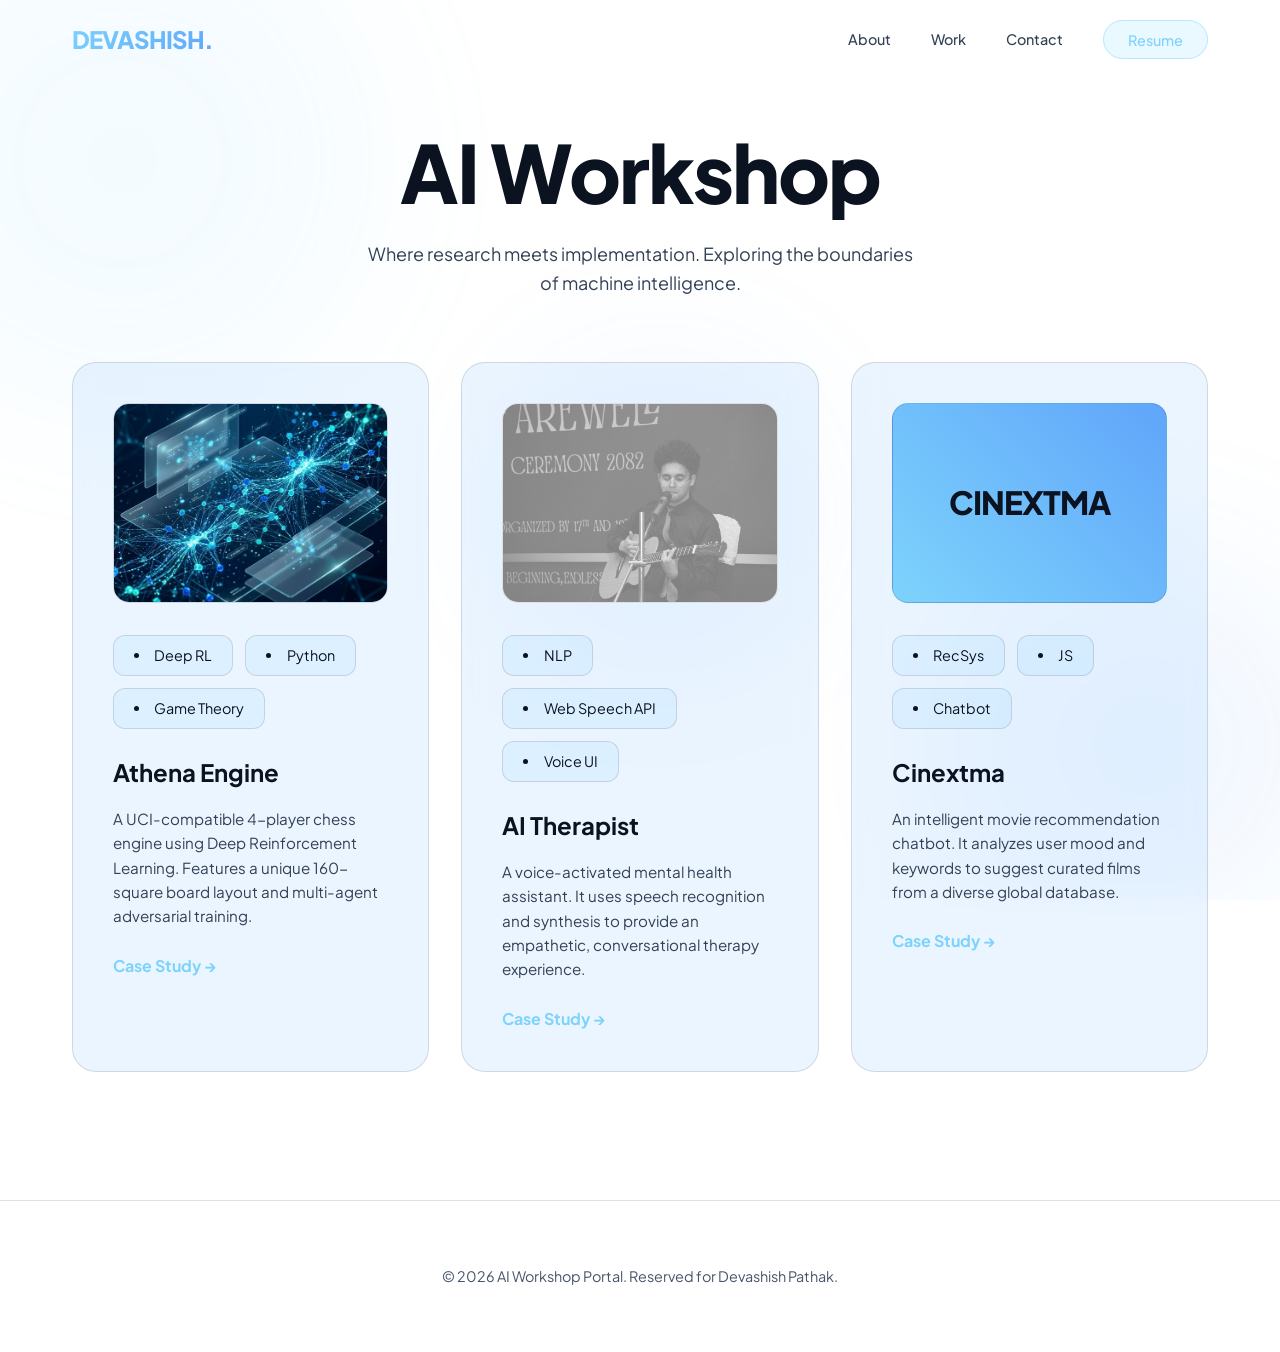
==== commit c42eb9a5: "feat: Improve site color palette readability Standardize the UI around a white / light-blue / black " ====
--- a/ai-workshop.html
+++ b/ai-workshop.html
@@ -75,7 +75,7 @@
                 <!-- Project: Cinextma -->
                 <article class="project-card">
                     <div style="height: 200px; border-radius: 16px; overflow: hidden; margin-bottom: 2rem; border: 1px solid var(--border-subtle); background: linear-gradient(45deg, var(--primary), var(--accent)); display: flex; align-items: center; justify-content: center;">
-                        <span style="color: white; font-weight: 800; font-size: 2rem; letter-spacing: -1px;">CINEXTMA</span>
+                        <span style="color: var(--text-main); font-weight: 800; font-size: 2rem; letter-spacing: -1px;">CINEXTMA</span>
                     </div>
                     <div class="skills-list" style="margin-bottom: 1.5rem;">
                         <li>RecSys</li>
--- a/css/style.css
+++ b/css/style.css
@@ -1,22 +1,22 @@
 @import url('https://fonts.googleapis.com/css2?family=Plus+Jakarta+Sans:wght@300;400;500;600;700;800&display=swap');
 
 :root {
-    /* Color Palette - Midnight Slate & Electric Blue */
-    --bg-main: #030712;
-    --bg-card: rgba(17, 24, 39, 0.7);
-    --bg-navbar: rgba(3, 7, 18, 0.8);
-    
-    --primary: #3b82f6;
-    --primary-glow: rgba(59, 130, 246, 0.5);
-    --accent: #06b6d4;
-    --accent-glow: rgba(6, 182, 212, 0.5);
-    
-    --text-main: #f9fafb;
-    --text-muted: #9ca3af;
-    --text-dim: #6b7280;
-    
-    --border-subtle: rgba(255, 255, 255, 0.08);
-    --border-glow: rgba(59, 130, 246, 0.3);
+    /* Color Palette - White / Slight Light Blue / Black */
+    --bg-main: #ffffff;
+    --bg-card: rgba(147, 197, 253, 0.18);
+    --bg-navbar: rgba(255, 255, 255, 0.86);
+
+    --primary: #7dd3fc;
+    --primary-glow: rgba(125, 211, 252, 0.45);
+    --accent: #60a5fa;
+    --accent-glow: rgba(96, 165, 250, 0.35);
+
+    --text-main: #0b1220;
+    --text-muted: #334155;
+    --text-dim: #475569;
+
+    --border-subtle: rgba(2, 6, 23, 0.12);
+    --border-glow: rgba(125, 211, 252, 0.45);
     
     /* Typography */
     --font-sans: 'Plus Jakarta Sans', system-ui, -apple-system, sans-serif;
@@ -26,7 +26,7 @@
     --shadow-md: 0 4px 6px -1px rgba(0, 0, 0, 0.1), 0 2px 4px -1px rgba(0, 0, 0, 0.06);
     --shadow-lg: 0 10px 15px -3px rgba(0, 0, 0, 0.1), 0 4px 6px -2px rgba(0, 0, 0, 0.05);
     --shadow-xl: 0 20px 25px -5px rgba(0, 0, 0, 0.1), 0 10px 10px -5px rgba(0, 0, 0, 0.04);
-    --shadow-neon: 0 0 20px rgba(59, 130, 246, 0.2);
+    --shadow-neon: 0 0 18px rgba(125, 211, 252, 0.35);
     
     /* Animation */
     --transition: cubic-bezier(0.4, 0, 0.2, 1);
@@ -126,7 +126,7 @@
 .mesh-circle {
     position: absolute;
     filter: blur(80px);
-    opacity: 0.15;
+    opacity: 0.08;
     border-radius: 50%;
     z-index: -1;
     animation: moveMesh 20s infinite alternate cubic-bezier(0.45, 0, 0.55, 1);
@@ -154,7 +154,7 @@
 .circle-3 {
     width: 300px;
     height: 300px;
-    background: #a855f7;
+    background: var(--accent);
     top: 40%;
     left: 40%;
     animation-delay: -10s;
@@ -242,7 +242,7 @@
 
 .btn-res {
     padding: 0.6rem 1.5rem !important;
-    background: rgba(59, 130, 246, 0.1);
+    background: rgba(125, 211, 252, 0.16);
     border: 1px solid var(--border-glow);
     border-radius: 99px;
     color: var(--primary) !important;
@@ -250,7 +250,7 @@
 
 .btn-res:hover {
     background: var(--primary);
-    color: white !important;
+    color: var(--text-main) !important;
     box-shadow: 0 0 20px var(--primary-glow);
 }
 
@@ -301,7 +301,7 @@
     position: absolute;
     width: 110%;
     height: 110%;
-    background: Radial-gradient(circle, var(--primary-glow), transparent 70%);
+    background: radial-gradient(circle, var(--primary-glow), transparent 70%);
     z-index: -1;
     animation: pulse 4s infinite alternate;
 }
@@ -343,7 +343,7 @@
 
 .btn-primary {
     background: var(--primary);
-    color: white;
+    color: var(--text-main);
     box-shadow: var(--shadow-neon);
 }
 
@@ -373,7 +373,7 @@
 .project-card:hover {
     transform: translateY(-10px);
     border-color: var(--border-glow);
-    box-shadow: 0 20px 40px rgba(0, 0, 0, 0.4), var(--shadow-neon);
+    box-shadow: 0 20px 40px rgba(2, 6, 23, 0.12), var(--shadow-neon);
 }
 
 .project-card h3 {
@@ -413,7 +413,7 @@
 .resume-header h3 {
     font-size: 3rem;
     margin-bottom: 0.5rem;
-    background: linear-gradient(to right, #fff, var(--text-muted));
+    background: linear-gradient(to right, var(--text-main), var(--primary));
     -webkit-background-clip: text;
     background-clip: text;
     -webkit-text-fill-color: transparent;
@@ -429,7 +429,7 @@
 .resume-section h3 {
     font-size: 1.75rem;
     margin-bottom: 2rem;
-    color: white;
+    color: var(--text-main);
     border-left: 4px solid var(--primary);
     padding-left: 1.5rem;
 }
@@ -479,7 +479,7 @@
 }
 
 .skills-list li {
-    background: rgba(255, 255, 255, 0.05);
+    background: rgba(125, 211, 252, 0.14);
     padding: 0.5rem 1.25rem;
     border-radius: 12px;
     border: 1px solid var(--border-subtle);
@@ -587,7 +587,7 @@
     width: 60px;
     height: 60px;
     background: var(--primary);
-    color: white;
+    color: var(--text-main);
     border-radius: 20px;
     display: flex;
     align-items: center;
@@ -666,7 +666,7 @@
 }
 
 .stat-card {
-    background: rgba(255, 255, 255, 0.03);
+    background: rgba(2, 6, 23, 0.03);
     padding: 2rem;
     border-radius: 24px;
     border: 1px solid var(--border-subtle);
@@ -682,7 +682,7 @@
 
 .minimal-input, .minimal-textarea {
     width: 100%;
-    background: rgba(255, 255, 255, 0.02);
+    background: rgba(2, 6, 23, 0.03);
     border: 1px solid var(--border-subtle);
     border-radius: 12px;
     padding: 1rem 1.5rem;
@@ -692,7 +692,7 @@
 
 .minimal-input:focus, .minimal-textarea:focus {
     border-color: var(--primary);
-    background: rgba(255, 255, 255, 0.05);
+    background: rgba(125, 211, 252, 0.10);
 }
 
 .tab-btn {
@@ -758,7 +758,7 @@
 .gallery-overlay {
     position: absolute;
     inset: 0;
-    background: linear-gradient(to top, rgba(3, 7, 18, 0.9), transparent 60%);
+    background: linear-gradient(to top, rgba(2, 6, 23, 0.75), transparent 60%);
     display: flex;
     flex-direction: column;
     justify-content: flex-end;
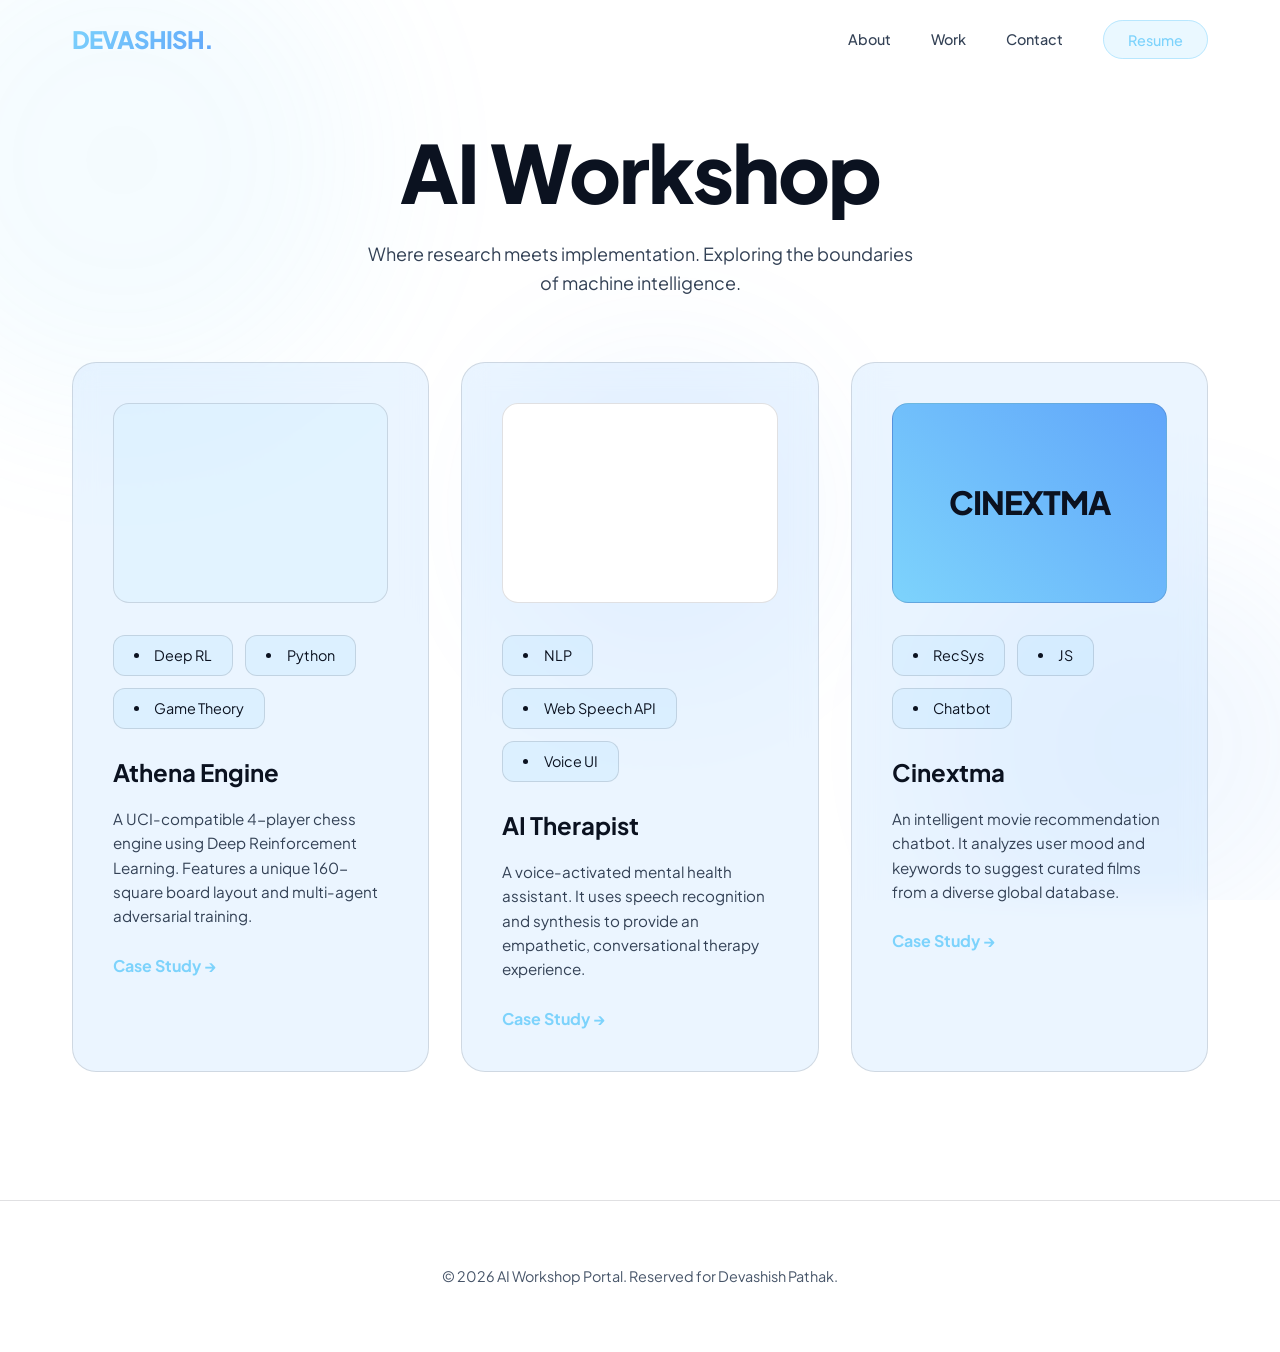
==== commit 652c3ed0: "Remove AI workshop card images Made-with: Cursor" ====
--- a/ai-workshop.html
+++ b/ai-workshop.html
@@ -44,8 +44,8 @@
 
                 <!-- Project: Athena -->
                 <article class="project-card">
-                    <div style="height: 200px; border-radius: 16px; overflow: hidden; margin-bottom: 2rem; border: 1px solid var(--border-subtle);">
-                        <img src="assets/ai-1.png" alt="Athena Engine" style="width: 100%; height: 100%; object-fit: cover;">
+                    <div
+                        style="height: 200px; border-radius: 16px; overflow: hidden; margin-bottom: 2rem; border: 1px solid var(--border-subtle); background: rgba(125, 211, 252, 0.08);">
                     </div>
                     <div class="skills-list" style="margin-bottom: 1.5rem;">
                         <li>Deep RL</li>
@@ -59,8 +59,8 @@
 
                 <!-- Project: AI Therapist -->
                 <article class="project-card">
-                    <div style="height: 200px; border-radius: 16px; overflow: hidden; margin-bottom: 2rem; border: 1px solid var(--border-subtle); background: var(--bg-main); display: flex; align-items: center; justify-content: center;">
-                         <img src="assets/devashish.jpg" alt="AI Therapist" style="width: 100%; height: 100%; object-fit: cover; filter: grayscale(1) opacity(0.5);">
+                    <div
+                        style="height: 200px; border-radius: 16px; overflow: hidden; margin-bottom: 2rem; border: 1px solid var(--border-subtle); background: var(--bg-main);">
                     </div>
                     <div class="skills-list" style="margin-bottom: 1.5rem;">
                         <li>NLP</li>
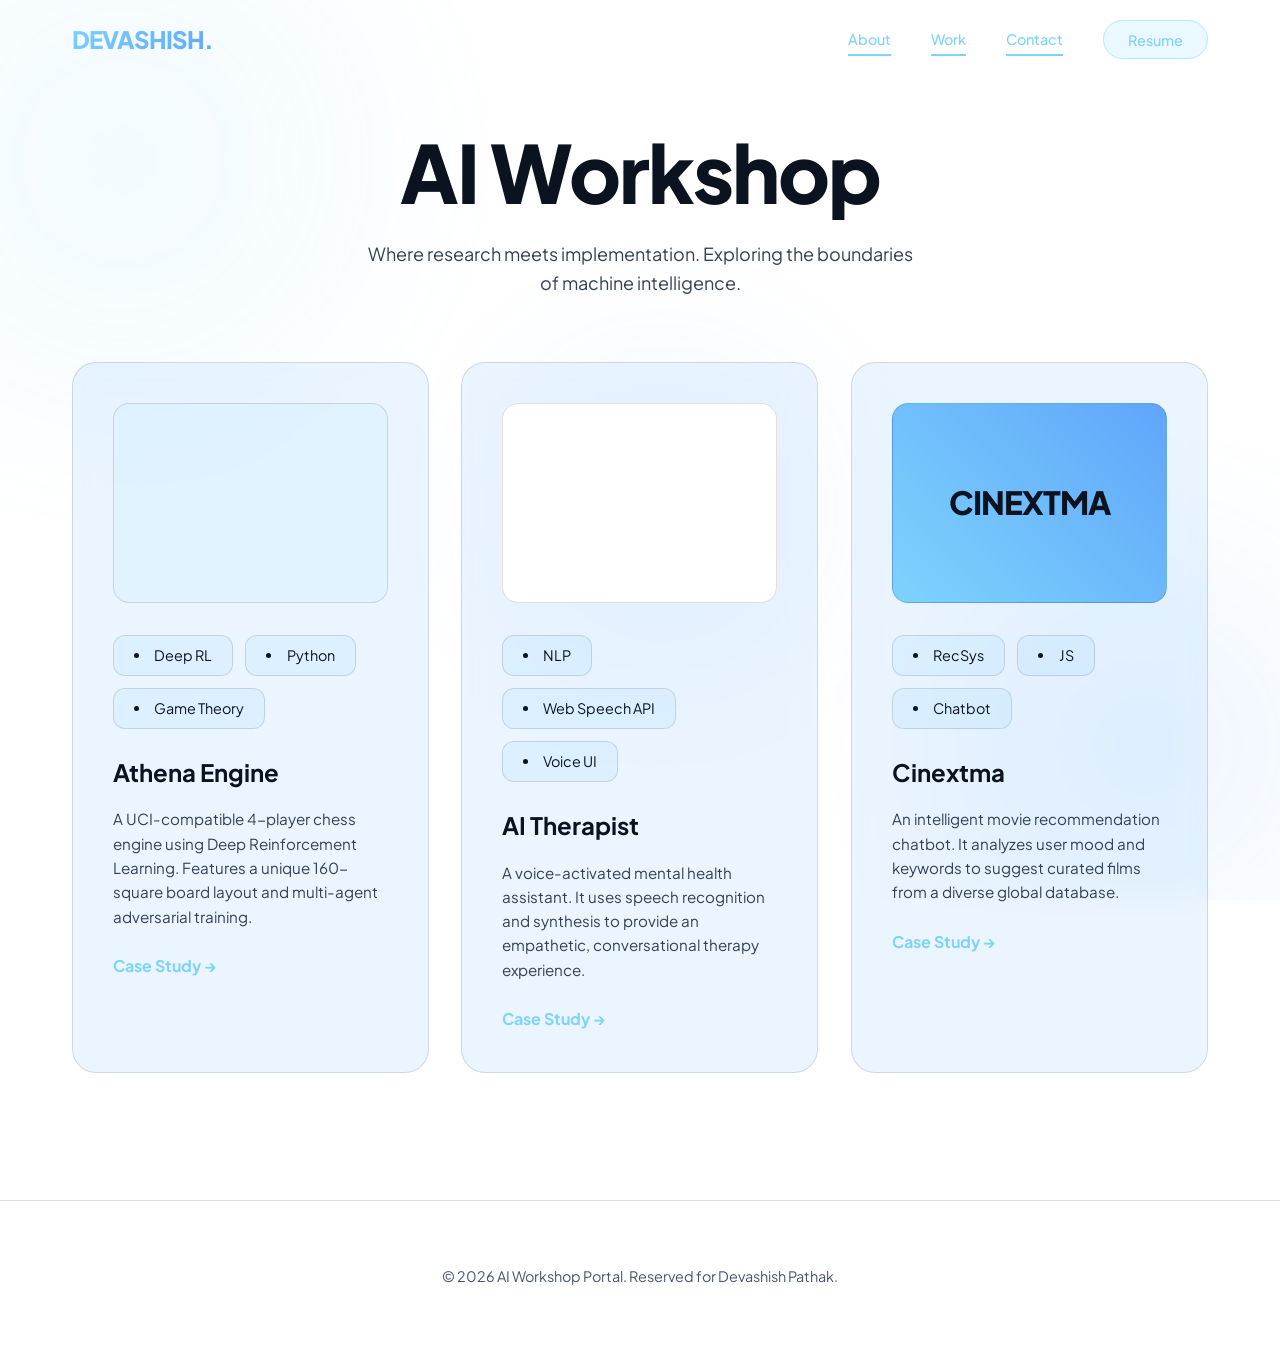
==== commit b47a6918: "feat: enhance UI/UX with scroll progress, active navigation, GitHub stats, and magnetic hover effect" ====
--- a/ai-workshop.html
+++ b/ai-workshop.html
@@ -4,12 +4,17 @@
 <head>
     <meta charset="UTF-8">
     <meta name="viewport" content="width=device-width, initial-scale=1.0">
-    <title>AI Workshop | Devashish Pathak</title>
+    <title>AI Workshop</title>
     <meta name="description" content="A portal of AI research, experiments, and intelligent systems.">
     <link rel="stylesheet" href="css/style.css">
 </head>
 
 <body>
+
+    <!-- Scroll Progress Bar -->
+    <div id="scroll-progress-container" style="position: fixed; top: 0; left: 0; width: 100%; height: 4px; z-index: 2000; background: transparent;">
+        <div id="scroll-progress-bar" style="width: 0%; height: 100%; background: var(--primary); box-shadow: 0 0 10px var(--primary-glow); transition: width 0.1s ease-out;"></div>
+    </div>
 
     <!-- Animated Mesh Background -->
     <div class="mesh-bg">
--- a/css/style.css
+++ b/css/style.css
@@ -56,6 +56,58 @@
     position: relative;
 }
 
+/* --- Cursor Responsive UI --- */
+.cursor-glow {
+    position: fixed;
+    left: 0;
+    top: 0;
+    width: 560px;
+    height: 560px;
+    border-radius: 50%;
+    pointer-events: none;
+    z-index: 0;
+    opacity: 0;
+    transform: translate3d(-9999px, -9999px, 0);
+    background: radial-gradient(circle at center, rgba(125, 211, 252, 0.22), rgba(125, 211, 252, 0.10) 35%, transparent 65%);
+    filter: blur(2px);
+    transition: opacity 260ms var(--transition);
+    will-change: transform;
+}
+
+body.cursor-active .cursor-glow {
+    opacity: 1;
+}
+
+/* Ensure cursor glow stays behind content but above mesh background */
+.mesh-bg { z-index: -2; }
+
+/* 3D tilt + magnetic feel on hover */
+.cursor-tilt {
+    transform-style: preserve-3d;
+    will-change: transform;
+    transition: transform 220ms var(--transition), box-shadow 220ms var(--transition), border-color 220ms var(--transition);
+}
+
+.cursor-tilt.is-tilting {
+    transform:
+        perspective(900px)
+        rotateX(var(--rx, 0deg))
+        rotateY(var(--ry, 0deg))
+        translate3d(var(--tx, 0px), var(--ty, 0px), 0);
+}
+
+/* Prefer no motion */
+@media (prefers-reduced-motion: reduce) {
+    .cursor-glow { display: none !important; }
+    .cursor-tilt { transition: none !important; }
+}
+
+/* Touch/coarse pointers: disable cursor effects */
+@media (hover: none), (pointer: coarse) {
+    .cursor-glow { display: none !important; }
+    .cursor-tilt { transform: none !important; }
+}
+
 /* Hide scrollbar for Chrome, Safari and Opera */
 ::-webkit-scrollbar {
     width: 6px;
@@ -225,6 +277,14 @@
     color: var(--text-main);
 }
 
+.nav-links a.active-link {
+    color: var(--primary);
+}
+
+.nav-links a.active-link::after {
+    width: 100%;
+}
+
 .nav-links a::after {
     content: '';
     position: absolute;
@@ -246,6 +306,8 @@
     border: 1px solid var(--border-glow);
     border-radius: 99px;
     color: var(--primary) !important;
+    position: relative;
+    overflow: hidden; /* Enables shine pseudo-element */
 }
 
 .btn-res:hover {
@@ -345,12 +407,37 @@
     background: var(--primary);
     color: var(--text-main);
     box-shadow: var(--shadow-neon);
+    position: relative;
+    overflow: hidden; /* Enables shine pseudo-element */
 }
 
 .btn-primary:hover {
     transform: translateY(-3px);
     box-shadow: 0 10px 25px var(--primary-glow);
     filter: brightness(1.1);
+}
+
+.btn-primary::after,
+.btn-res::after {
+    content: '';
+    position: absolute;
+    inset: -2px;
+    background: linear-gradient(
+        115deg,
+        transparent 30%,
+        rgba(125, 211, 252, 0.30) 50%,
+        transparent 70%
+    );
+    transform: translateX(-130%);
+    opacity: 0;
+    transition: transform 700ms var(--transition), opacity 200ms var(--transition);
+    pointer-events: none;
+}
+
+.btn-primary:hover::after,
+.btn-res:hover::after {
+    transform: translateX(130%);
+    opacity: 1;
 }
 
 /* --- Project Cards --- */
@@ -367,6 +454,8 @@
     border: 1px solid var(--border-subtle);
     border-radius: 24px;
     padding: 2.5rem;
+    position: relative;
+    overflow: hidden; /* Enables shine pseudo-element */
     transition: all 0.4s var(--transition);
 }
 
@@ -374,6 +463,28 @@
     transform: translateY(-10px);
     border-color: var(--border-glow);
     box-shadow: 0 20px 40px rgba(2, 6, 23, 0.12), var(--shadow-neon);
+}
+
+/* Subtle hover shine (modern polish) */
+.project-card::after {
+    content: '';
+    position: absolute;
+    inset: -2px;
+    background: linear-gradient(
+        115deg,
+        transparent 30%,
+        rgba(125, 211, 252, 0.28) 50%,
+        transparent 70%
+    );
+    transform: translateX(-130%);
+    opacity: 0;
+    transition: transform 700ms var(--transition), opacity 200ms var(--transition);
+    pointer-events: none;
+}
+
+.project-card:hover::after {
+    transform: translateX(130%);
+    opacity: 1;
 }
 
 .project-card h3 {
@@ -789,4 +900,116 @@
 
 @media (max-width: 480px) {
     .gallery-grid { columns: 1; }
+}
+
+/* --- Gallery Lightbox --- */
+.lightbox-overlay {
+    position: fixed;
+    inset: 0;
+    background: rgba(2, 6, 23, 0.65);
+    backdrop-filter: blur(10px);
+    -webkit-backdrop-filter: blur(10px);
+    z-index: 2000;
+    display: none;
+    align-items: center;
+    justify-content: center;
+    padding: 1.5rem;
+}
+
+.lightbox-overlay.open {
+    display: flex;
+}
+
+.lightbox-modal {
+    width: min(980px, 100%);
+    background: rgba(255, 255, 255, 0.92);
+    border: 1px solid var(--border-subtle);
+    border-radius: 24px;
+    overflow: hidden;
+    box-shadow: var(--shadow-xl);
+    color: var(--text-main);
+    position: relative;
+}
+
+.lightbox-body {
+    display: grid;
+    grid-template-columns: 1.35fr 0.65fr;
+    gap: 1.25rem;
+    padding: 1.5rem;
+    align-items: start;
+}
+
+.lightbox-image {
+    width: 100%;
+    max-height: 70vh;
+    object-fit: contain;
+    border-radius: 18px;
+    border: 1px solid var(--border-subtle);
+    background: rgba(2, 6, 23, 0.03);
+}
+
+.lightbox-caption {
+    padding-top: 0.2rem;
+}
+
+.lightbox-title {
+    margin: 0;
+    font-weight: 900;
+    font-size: 1.25rem;
+    letter-spacing: -0.3px;
+}
+
+.lightbox-desc {
+    margin: 0.75rem 0 0 0;
+    color: var(--text-muted);
+    line-height: 1.6;
+    font-size: 0.95rem;
+}
+
+.lightbox-hint {
+    margin-top: 1.25rem;
+    color: var(--text-dim);
+    font-size: 0.85rem;
+}
+
+.lightbox-close {
+    position: absolute;
+    top: 0.85rem;
+    right: 0.85rem;
+    width: 44px;
+    height: 44px;
+    border-radius: 16px;
+    cursor: pointer;
+    background: rgba(255, 255, 255, 0.95);
+    border: 1px solid var(--border-subtle);
+    color: var(--text-main);
+    display: flex;
+    align-items: center;
+    justify-content: center;
+    font-size: 1.5rem;
+    line-height: 1;
+    transition: transform 220ms var(--transition), box-shadow 220ms var(--transition);
+}
+
+.lightbox-close:hover {
+    box-shadow: var(--shadow-neon);
+    transform: translateY(-2px);
+}
+
+@media (max-width: 768px) {
+    .lightbox-body {
+        grid-template-columns: 1fr;
+    }
+
+    .lightbox-image {
+        max-height: 55vh;
+    }
+}
+
+@media (prefers-reduced-motion: reduce) {
+    .lightbox-overlay,
+    .lightbox-modal,
+    .lightbox-close {
+        transition: none !important;
+    }
 }
